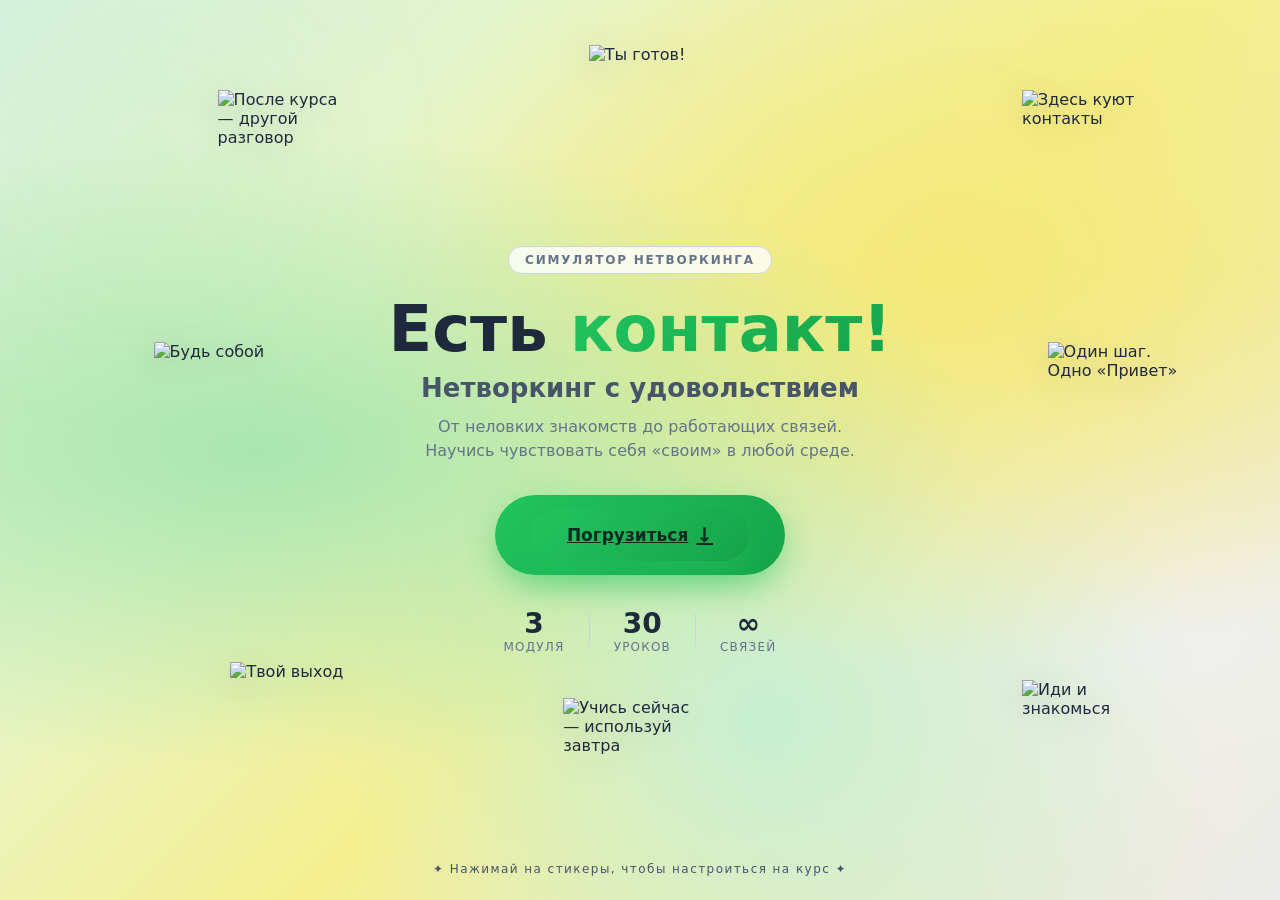
==== index.html @ 32533690 "Update index.html" ====
<!DOCTYPE html>
<html lang="ru">
<head>
  <meta charset="UTF-8">
  <meta name="viewport" content="width=device-width, initial-scale=1.0">
  <title>Есть контакт! Нетворкинг с удовольствием</title>
  <link rel="stylesheet" href="hub.css">
</head>
<body>

<!-- ===== ОБЛОЖКА ===== -->
<section class="cover" id="cover">

  <!-- Градиентный фон -->
  <div class="cover-bg-gradient"></div>

  <!-- Орбы (оставляем для атмосферы, без сетки) -->
  <div class="cover-orbs">
    <div class="cover-orb cover-orb-1"></div>
    <div class="cover-orb cover-orb-2"></div>
    <div class="cover-orb cover-orb-3"></div>
  </div>

  <!-- Стикеры -->
  <div class="cover-stickers">

    <!-- 1. Будь собой — слева по центру -->
    <div class="cover-sticker" style="left:12%; top:38%;"
         data-tip="Тебе не нужно становиться «душой компании». Нетворкинг — это не про экстраверсию. Это про навык. А навыки можно развить.">
      <img src="https://i.ibb.co/wF5t4QpW/8.png" alt="Будь собой">
    </div>

    <!-- 2. После курса — другой разговор — сверху слева -->
    <div class="cover-sticker" style="left:17%; top:10%;"
         data-tip="🦔 Даже ёжики разворачиваются, когда чувствуют себя в безопасности. Дай себе время — и ты тоже раскроешься.">
      <img src="https://i.ibb.co/SwfFswpt/1.png" alt="После курса — другой разговор">
    </div>

    <!-- 3. Ты готов! — сверху по центру -->
    <div class="cover-sticker" style="left:46%; top:5%;"
         data-tip="🤫 Маленький секрет: даже самые уверенные люди на конференциях нервничают. Они просто знают пару приёмов. Скоро ты тоже будешь их знать.">
      <img src="https://i.ibb.co/jkqQFm7r/2.png" alt="Ты готов!">
    </div>

    <!-- 4. Здесь куют контакты — сверху справа -->
    <div class="cover-sticker" style="right:10%; top:10%;"
         data-tip="❤️ Нетворкинг в своей основе — это не про выгоду. Это про людей. Про настоящий интерес к другому человеку. И когда он настоящий — всё остальное происходит само.">
      <img src="https://i.ibb.co/5W0L2KYc/3.png" alt="Здесь куют контакты">
    </div>

    <!-- 5. Один шаг. Одно «Привет» — справа по центру -->
    <div class="cover-sticker" style="right:8%; top:38%;"
         data-tip="🚪 Каждый новый контакт — это дверь. Ты не знаешь, что за ней: проект мечты, наставник, партнёр, друг. Но чтобы узнать — нужно просто сказать «привет».">
      <img src="https://i.ibb.co/DfktF8TM/4.png" alt="Один шаг. Одно «Привет»">
    </div>

    <!-- 6. Твой выход — снизу слева -->
    <div class="cover-sticker" style="left:18%; bottom:12%;"
         data-tip="🧩 Где-то в зале конференции стоит человек, которому нужно именно то, что умеешь ты. А тебе нужно то, что умеет он. Нетворкинг — это искусство найти свой пазл.">
      <img src="https://i.ibb.co/8nHyd9cd/7.png" alt="Твой выход">
    </div>

<!-- 7. Учись сейчас — используй завтра — снизу по центру -->
<div class="cover-sticker" style="left:44%; bottom:8%;"
     data-tip="🌱 Сегодня ты посадишь семечко — скажешь «привет» одному человеку. Через полгода из этого может вырасти проект, партнёрство, дружба."
     data-tip-pos="top">
  <img src="https://i.ibb.co/Gj1v0wC/6.png" alt="Учись сейчас — используй завтра">
</div>

    <!-- 8. Иди и знакомься — снизу справа -->
    <div class="cover-sticker" style="right:10%; bottom:10%;"
         data-tip="🎁 Каждый человек, с которым ты знакомишься, несёт в себе подарок: знание, идею, контакт, вдохновение. Иногда — просто хорошую историю за кофе.">
      <img src="https://i.ibb.co/qMg2vCZm/5.png" alt="Иди и знакомься">
    </div>

    <!-- Тултип (один общий) -->
    <div class="sticker-tooltip" id="sticker-tooltip"></div>

  </div>

  <!-- Центральный контент — БЕЗ ИЗМЕНЕНИЙ -->
  <div class="cover-content">
          <div class="cover-badge">симулятор нетворкинга</div>
    <h1 class="cover-title">Есть <span class="cover-accent">контакт!</span></h1>
    <p class="cover-subtitle">Нетворкинг с удовольствием</p>
    <p class="cover-desc">От неловких знакомств до работающих связей.<br>Научись чувствовать себя «своим» в любой среде.</p>
    <button class="cover-btn" id="btn-dive">
  <a href="map.html" class="cover-btn">
  <span>Погрузиться</span>
  <span class="cover-btn-arrow">↓</span>
</a>
    </button>
    <div class="cover-stats">
      <div class="cover-stat"><div class="cover-stat-num">3</div><div class="cover-stat-label">модуля</div></div>
      <div class="cover-stat-divider"></div>
      <div class="cover-stat"><div class="cover-stat-num">30</div><div class="cover-stat-label">уроков</div></div>
      <div class="cover-stat-divider"></div>
      <div class="cover-stat"><div class="cover-stat-num">∞</div><div class="cover-stat-label">связей</div></div>
    </div>
  </div>
  
 <!-- Подсказка внизу — вне cover-content -->
  <div class="cover-sticker-hint">✦ Нажимай на стикеры, чтобы настроиться на курс ✦</div>
  
</section>
<!-- ===== ХАБ (скрыт по умолчанию) ===== -->
<section class="hub" id="hub" style="display:none;">
  <div class="hub-container">

  <!-- Дерево нетворкинга -->
<div class="net-tree" id="net-tree">
  <div class="net-tree-title">Уровень развития нетворкинга</div>
  <div class="net-tree-progress"><span class="net-tree-pct" id="const-pct">0%</span></div>

  <div class="net-tree-map">
    <!-- Уровень 1 — корень -->
    <div class="net-level net-level-1">
      <div class="net-node" id="cstar-1">
        <span class="net-node-icon">👤</span>
        <span class="net-node-glow"></span>
      </div>
    </div>
    <div class="net-level-label" id="clabel-1">Первый шаг</div>

    <!-- Ветки 1→2 -->
    <div class="net-branches net-branches-1">
      <div class="net-branch" id="cline-1"></div>
      <div class="net-branch" id="cline-1b"></div>
    </div>

    <!-- Уровень 2 — два человека -->
    <div class="net-level net-level-2">
      <div class="net-node" id="cstar-2">
        <span class="net-node-icon">👤</span>
        <span class="net-node-glow"></span>
      </div>
      <div class="net-node" id="cstar-2b">
        <span class="net-node-icon">👤</span>
        <span class="net-node-glow"></span>
      </div>
    </div>
    <div class="net-level-label" id="clabel-2">Диалог на двоих</div>

    <!-- Ветки 2→3 -->
    <div class="net-branches net-branches-2">
      <div class="net-branch" id="cline-2"></div>
      <div class="net-branch" id="cline-2b"></div>
      <div class="net-branch" id="cline-2c"></div>
      <div class="net-branch" id="cline-2d"></div>
      <div class="net-branch" id="cline-2e"></div>
      <div class="net-branch" id="cline-2f"></div>
    </div>

    <!-- Уровень 3 — шесть человек -->
    <div class="net-level net-level-3">
      <div class="net-node" id="cstar-3a">
        <span class="net-node-icon">👤</span>
        <span class="net-node-glow"></span>
      </div>
      <div class="net-node" id="cstar-3b">
        <span class="net-node-icon">👤</span>
        <span class="net-node-glow"></span>
      </div>
      <div class="net-node" id="cstar-3c">
        <span class="net-node-icon">👤</span>
        <span class="net-node-glow"></span>
      </div>
      <div class="net-node" id="cstar-3d">
        <span class="net-node-icon">👤</span>
        <span class="net-node-glow"></span>
      </div>
      <div class="net-node" id="cstar-3e">
        <span class="net-node-icon">👤</span>
        <span class="net-node-glow"></span>
      </div>
      <div class="net-node" id="cstar-3f">
        <span class="net-node-icon">👤</span>
        <span class="net-node-glow"></span>
      </div>
    </div>
    <div class="net-level-label" id="clabel-3">Шесть рукопожатий</div>
  </div>
</div>

    <!-- Карта курса -->
    <div class="hub-welcome">
      <h2>Карта курса</h2>
      <p>Проходи модули по порядку. Каждый следующий открывается после завершения предыдущего.</p>
    </div>

    <!-- Модули -->
    <div class="hub-modules" id="hub-modules">

      <!-- Модуль 1 -->
      <div class="hub-card unlocked" data-module="1">
        <div class="hub-card-left">
          <div class="hub-card-icon">📋</div>
        </div>
        <div class="hub-card-body">
          <div class="hub-card-status">🟢 Доступен</div>
          <h3>Модуль 1</h3>
          <p class="hub-card-title">Подготовка — залог успеха</p>
          <p class="hub-card-desc">Постановка цели, создание визитки, настройка профиля, сбор сумки нетворкера. Всё, чтобы приехать на конференцию во всеоружии.</p>
          <div class="hub-card-progress">
            <div class="hub-card-bar"><div class="hub-card-bar-fill" id="mod1-bar"></div></div>
            <span class="hub-card-pct" id="mod1-pct">0%</span>
          </div>
        </div>
        <div class="hub-card-right">
          <a href="module1.html" class="hub-card-btn">Начать →</a>
        </div>
      </div>

      <!-- Модуль 2 -->
      <div class="hub-card locked" data-module="2">
        <div class="hub-card-left">
          <div class="hub-card-icon">🤝</div>
        </div>
        <div class="hub-card-body">
          <div class="hub-card-status">🔒 Заблокирован</div>
          <h3>Модуль 2</h3>
          <p class="hub-card-title">Нетворкинг в действии</p>
          <p class="hub-card-desc">Учимся производить первое впечатление, презентовать себя и вести беседу. Практика живого общения.</p>
          <div class="hub-card-progress">
            <div class="hub-card-bar"><div class="hub-card-bar-fill"></div></div>
            <span class="hub-card-pct">0%</span>
          </div>
        </div>
        <div class="hub-card-right">
          <div class="hub-card-btn disabled">Пройди модуль 1</div>
        </div>
      </div>

      <!-- Модуль 3 -->
      <div class="hub-card locked" data-module="3">
        <div class="hub-card-left">
          <div class="hub-card-icon">💎</div>
        </div>
        <div class="hub-card-body">
          <div class="hub-card-status">🔒 Заблокирован</div>
          <h3>Модуль 3</h3>
          <p class="hub-card-title">Удержание связей</p>
          <p class="hub-card-desc">Напоминания о себе, электронные письма и рекомендации. Как не потерять тех, с кем познакомился.</p>
          <div class="hub-card-progress">
            <div class="hub-card-bar"><div class="hub-card-bar-fill"></div></div>
            <span class="hub-card-pct">0%</span>
          </div>
        </div>
        <div class="hub-card-right">
          <div class="hub-card-btn disabled">Пройди модуль 2</div>
        </div>
      </div>

    </div>

    <!-- Цитата -->
    <div class="hub-quote">
      <div class="hub-quote-text">«Поставьте себе цель каждую неделю знакомиться с новым человеком. Неважно, кем он будет и где это произойдёт»</div>
      <div class="hub-quote-author">— Кейт Ферраци</div>
    </div>

  </div>
</section>

<script src="hub.js"></script>
</body>
</html>
---- hub.css ----
/* ===== ОБЩЕЕ ===== */
* {
  box-sizing: border-box;
  margin: 0;
  padding: 0;
  font-family: system-ui, -apple-system, BlinkMacSystemFont, "Segoe UI", sans-serif;
}

body {
  background: linear-gradient(135deg, #f1f5f9 0%, #e2e8f0 50%, #cbd5e1 100%);
  color: #1e293b;
  min-height: 100vh;
}

/* ===== ОБЛОЖКА ===== */
.cover {
  position: relative;
  min-height: 100vh;
  display: flex;
  align-items: center;
  justify-content: center;
  overflow: hidden;
  background: linear-gradient(135deg, #f8fafc 0%, #e2e8f0 50%, #cbd5e1 100%);
}

/* Фоновые элементы */
.cover-bg {
  position: absolute;
  inset: 0;
  z-index: 1;
  overflow: hidden;
}

.cover-orb {
  position: absolute;
  border-radius: 50%;
  filter: blur(90px);
  opacity: 0.28;
}
.cover-orb-1 {
  width: 520px; height: 520px;
  background: radial-gradient(circle, #22c55e, transparent 70%);
  top: -10%; left: -10%;
  animation: orbFloat1 20s ease-in-out infinite;
}
.cover-orb-2 {
  width: 440px; height: 440px;
  background: radial-gradient(circle, #38bdf8, transparent 70%);
  bottom: -10%; right: -5%;
  animation: orbFloat2 25s ease-in-out infinite;
}
.cover-orb-3 {
  width: 340px; height: 340px;
  background: radial-gradient(circle, #a78bfa, transparent 70%);
  top: 40%; left: 50%;
  animation: orbFloat3 18s ease-in-out infinite;
}
@keyframes orbFloat1 { 0%,100%{transform:translate(0,0)} 50%{transform:translate(40px,30px)} }
@keyframes orbFloat2 { 0%,100%{transform:translate(0,0)} 50%{transform:translate(-30px,-40px)} }
@keyframes orbFloat3 { 0%,100%{transform:translate(0,0)} 50%{transform:translate(-20px,25px)} }

.cover-grid {
  position: absolute;
  inset: 0;
  background-image:
    linear-gradient(
      rgba(34,197,94,0.12) 0px,
      rgba(56,189,248,0.06) 1px,
      transparent 1px
    ),
    linear-gradient(
      90deg,
      rgba(34,197,94,0.12) 0px,
      rgba(56,189,248,0.06) 1px,
      transparent 1px
    ),
    linear-gradient(
      rgba(167,139,250,0.06) 0px,
      rgba(34,197,94,0.04) 1px,
      transparent 1px
    ),
    linear-gradient(
      90deg,
      rgba(167,139,250,0.06) 0px,
      rgba(34,197,94,0.04) 1px,
      transparent 1px
    );
  background-size: 120px 120px, 120px 120px, 30px 30px, 30px 30px;
  animation: gridShimmer 8s ease-in-out infinite;
}

/* Мерцающий оверлей поверх сетки */
.cover-grid::before {
  content: '';
  position: absolute;
  inset: 0;
  background:
    linear-gradient(
      135deg,
      transparent 0%,
      rgba(34,197,94,0.08) 20%,
      transparent 40%,
      rgba(56,189,248,0.06) 60%,
      transparent 80%,
      rgba(167,139,250,0.06) 100%
    );
  background-size: 300% 300%;
  animation: gridFlow 12s ease-in-out infinite;
  pointer-events: none;
}

/* Бегущий блик по линиям */
.cover-grid::after {
  content: '';
  position: absolute;
  top: 0;
  left: -100%;
  width: 60%;
  height: 100%;
  background: linear-gradient(
    90deg,
    transparent,
    rgba(255,255,255,0.12) 30%,
    rgba(34,197,94,0.08) 50%,
    rgba(255,255,255,0.12) 70%,
    transparent
  );
  animation: gridGlide 10s ease-in-out infinite;
  pointer-events: none;
}

@keyframes gridShimmer {
  0%, 100% { opacity: 0.7; }
  50% { opacity: 1; }
}

@keyframes gridFlow {
  0% { background-position: 0% 0%; }
  50% { background-position: 100% 100%; }
  100% { background-position: 0% 0%; }
}

@keyframes gridGlide {
  0% { left: -60%; opacity: 0; }
  10% { opacity: 1; }
  90% { opacity: 1; }
  100% { left: 100%; opacity: 0; }
}

.cover-dots {
  position: absolute;
  inset: 0;
  background-image: radial-gradient(circle, rgba(148,163,184,0.15) 1px, transparent 1px);
  background-size: 30px 30px;
}

.cover-sweep {
  position: absolute;
  top: 0; left: -100%;
  width: 200%; height: 100%;
  background: linear-gradient(90deg, transparent, rgba(255,255,255,0.15), transparent);
  animation: sweep 8s ease-in-out infinite;
}
@keyframes sweep { 0%{transform:translateX(-30%)} 100%{transform:translateX(30%)} }

/* Искры */
.cover-sparkles {
  position: absolute;
  inset: 0;
  z-index: 2;
  pointer-events: none;
}
.cover-sparkle {
  position: absolute;
  width: 3px; height: 3px;
  background: rgba(34,197,94,0.4);
  border-radius: 50%;
  animation: sparkle 4s ease-in-out infinite;
}
.cover-sparkle:nth-child(1) { top:15%; left:20%; animation-delay:0s; }
.cover-sparkle:nth-child(2) { top:25%; left:75%; animation-delay:0.5s; }
.cover-sparkle:nth-child(3) { top:60%; left:15%; animation-delay:1s; }
.cover-sparkle:nth-child(4) { top:70%; left:80%; animation-delay:1.5s; }
.cover-sparkle:nth-child(5) { top:40%; left:50%; animation-delay:2s; }
.cover-sparkle:nth-child(6) { top:85%; left:35%; animation-delay:2.5s; }
.cover-sparkle:nth-child(7) { top:10%; left:60%; animation-delay:3s; }
.cover-sparkle:nth-child(8) { top:50%; left:90%; animation-delay:3.5s; }
.cover-sparkle:nth-child(9) { top:30%; left:40%; animation-delay:1.2s; }
.cover-sparkle:nth-child(10) { top:75%; left:55%; animation-delay:2.8s; }
@keyframes sparkle {
  0%,100% { opacity:0; transform:scale(0.5); }
  50% { opacity:1; transform:scale(1.5); }
}

/* Контент обложки */
.cover-content {
  position: relative;
  z-index: 10;
  text-align: center;
  max-width: 620px;
  padding: 40px 24px;
}

.cover-badge {
  display: inline-block;
  padding: 6px 16px;
  border-radius: 999px;
  border: 1px solid #cbd5e1;
  background: rgba(255,255,255,0.8);
  font-size: 12px;
  font-weight: 600;
  text-transform: uppercase;
  letter-spacing: 0.15em;
  color: #64748b;
  margin-bottom: 20px;
  backdrop-filter: blur(8px);
}

.cover-title {
  font-size: clamp(36px, 7vw, 64px);
  font-weight: 800;
  line-height: 1.1;
  color: #1e293b;
  margin-bottom: 8px;
}
.cover-accent {
  background: linear-gradient(135deg, #22c55e, #16a34a);
  -webkit-background-clip: text;
  -webkit-text-fill-color: transparent;
  background-clip: text;
}

.cover-subtitle {
  font-size: clamp(18px, 3vw, 26px);
  font-weight: 600;
  color: #475569;
  margin-bottom: 12px;
}

.cover-desc {
  font-size: 16px;
  color: #64748b;
  line-height: 1.5;
  margin-bottom: 32px;
}

/* Кнопка */
.cover-btn {
  display: inline-flex;
  align-items: center;
  gap: 8px;
  padding: 14px 36px;
  border: none;
  border-radius: 999px;
  background: linear-gradient(135deg, #22c55e, #16a34a);
  color: #022c22;
  font-size: 17px;
  font-weight: 700;
  cursor: pointer;
  box-shadow: 0 12px 30px rgba(34,197,94,0.45);
  transition: transform 0.2s, box-shadow 0.2s;
  position: relative;
  z-index: 11;
}
.cover-btn:hover {
  transform: translateY(-2px);
  box-shadow: 0 16px 40px rgba(34,197,94,0.55);
}
.cover-btn:active {
  transform: translateY(0);
}
.cover-btn-arrow {
  font-size: 20px;
  animation: bounceDown 2s ease-in-out infinite;
}
@keyframes bounceDown {
  0%,100% { transform:translateY(0); }
  50% { transform:translateY(4px); }
}

/* Статистика */
.cover-stats {
  display: flex;
  align-items: center;
  justify-content: center;
  gap: 24px;
  margin-top: 32px;
}
.cover-stat { text-align: center; }
.cover-stat-num {
  font-size: 28px;
  font-weight: 800;
  color: #1e293b;
}
.cover-stat-label {
  font-size: 12px;
  color: #64748b;
  text-transform: uppercase;
  letter-spacing: 0.1em;
}
.cover-stat-divider {
  width: 1px;
  height: 32px;
  background: #cbd5e1;
}

/* ===== МЕРЦАЮЩИЕ ПОЙНТЫ ===== */
.wisdom-points {
  position: absolute;
  inset: 0;
  z-index: 12;
  pointer-events: none;
}
.wisdom-hint {
  position: absolute;
  bottom: 24px;
  left: 50%;
  transform: translateX(-50%);
  font-size: 12px;
  color: #94a3b8;
  text-align: center;
  white-space: nowrap;
  animation: fadeInOut 4s ease-in-out infinite;
  pointer-events: none;
}
@keyframes fadeInOut {
  0%,100% { opacity:0.4; }
  50% { opacity:1; }
}

.wisdom-point {
  position: absolute;
  width: 60px;
  height: 60px;
  display: flex;
  align-items: center;
  justify-content: center;
  cursor: pointer;
  pointer-events: all;
}

.wp-dot {
  position: relative;
  width: 20px;
  height: 20px;
  border-radius: 50%;
  background: #22c55e;
  box-shadow: none;
  animation: dotPulse 3s ease-in-out infinite;
}

/* Мягкое размытое свечение — как на скрине */
.wp-dot::before {
  content: '';
  position: absolute;
  top: 50%;
  left: 50%;
  transform: translate(-50%, -50%);
  width: 30px;
  height: 30px;
  border-radius: 50%;
  background: #22c55e;
  filter: blur(8px);
  opacity: 0.6;
  pointer-events: none;
  animation: dotHalo 3s ease-in-out infinite;
}

/* Дальний ореол */
.wp-dot::before {
  content: '';
  position: absolute;
  top: 50%;
  left: 50%;
  transform: translate(-50%, -50%);
  width: 30px;
  height: 30px;
  border-radius: 50%;
  background: #22c55e;
  filter: blur(8px);
  opacity: 0.6;
  pointer-events: none;
  animation: dotHalo 3s ease-in-out infinite;
}
.wisdom-point:nth-child(odd) .wp-dot,
.wisdom-point:nth-child(odd) .wp-dot::before,
.wisdom-point:nth-child(odd) .wp-dot::after { animation-delay: 0.6s; }

.wisdom-point:nth-child(3n) .wp-dot,
.wisdom-point:nth-child(3n) .wp-dot::before,
.wisdom-point:nth-child(3n) .wp-dot::after { animation-delay: 1.4s; }

.wisdom-point:nth-child(4n) .wp-dot,
.wisdom-point:nth-child(4n) .wp-dot::before,
.wisdom-point:nth-child(4n) .wp-dot::after { animation-delay: 2.1s; }

.wisdom-point:nth-child(5n) .wp-dot,
.wisdom-point:nth-child(5n) .wp-dot::before,
.wisdom-point:nth-child(5n) .wp-dot::after { animation-delay: 0.3s; }

@keyframes dotPulse {
  0%, 100% {
    transform: scale(1);
    opacity: 0.85;
  }
  50% {
    transform: scale(1.15);
    opacity: 1;
  }
}

@keyframes dotHalo {
  0%, 100% {
    transform: translate(-50%, -50%) scale(1);
    opacity: 0.6;
  }
  50% {
    transform: translate(-50%, -50%) scale(1.3);
    opacity: 0.25;
  }
}

.wisdom-point:hover .wp-dot {
  transform: scale(1.3);
  transition: transform 0.2s ease;
}
.wisdom-point:hover .wp-dot::before {
  opacity: 0.9;
  transition: opacity 0.2s ease;
}

.wisdom-tooltip {
  position: absolute;
  padding: 14px 18px;
  border-radius: 14px;
  background: rgba(255,255,255,0.95);
  border: 1px solid #cbd5e1;
  box-shadow: 0 12px 40px rgba(0,0,0,0.12);
  backdrop-filter: blur(12px);
  font-size: 14px;
  line-height: 1.5;
  color: #1e293b;
  max-width: 280px;
  opacity: 0;
  transform: translateY(8px);
  transition: opacity 0.3s, transform 0.3s;
  pointer-events: none;
  z-index: 20;
}
.wisdom-tooltip.active {
  opacity: 1;
  transform: translateY(0);
  pointer-events: auto;
}

/* ===== ХАБ ===== */
.hub {
  padding: 24px 0;
  background: transparent;
}
.hub-container {
  max-width: 780px;
  margin: 0 auto;
  padding: 0 20px;
}

/* Приветствие */
.hub-welcome {
  text-align: center;
  margin-bottom: 24px;
}
.hub-welcome h2 {
  font-size: 24px;
  font-weight: 800;
  color: #1e293b;
  margin-bottom: 6px;
}
.hub-welcome p {
  font-size: 15px;
  color: #64748b;
  line-height: 1.5;
}

/* ===== ДЕРЕВО НЕТВОРКИНГА ===== */
.net-tree {
  background: rgba(255,255,255,0.96);
  border: 1px solid #cbd5e1;
  border-radius: 18px;
  padding: 28px 24px 24px;
  margin-bottom: 28px;
  backdrop-filter: blur(12px);
  position: relative;
  overflow: hidden;
  box-shadow: 0 8px 30px rgba(0,0,0,0.06);
}
.net-tree::before {
  content: '';
  position: absolute;
  inset: 0;
  background: radial-gradient(ellipse at 50% 30%, rgba(34,197,94,.06), transparent 70%);
  pointer-events: none;
}
.net-tree-title {
  text-align: center;
  font-size: 13px;
  font-weight: 700;
  color: #475569;
  text-transform: uppercase;
  letter-spacing: .15em;
  margin-bottom: 6px;
  position: relative;
}
.net-tree-progress { text-align: center; margin-bottom: 20px; }
.net-tree-pct {
  font-size: 14px;
  font-weight: 800;
  color: #475569;
  transition: color .3s;
}
.net-tree-pct.glow { color: #22c55e; }

.net-tree-map {
  display: flex;
  flex-direction: column;
  align-items: center;
  position: relative;
}
.net-level {
  display: flex;
  justify-content: center;
  gap: 24px;
  position: relative;
  z-index: 2;
}
.net-level-1 { gap: 0; }
.net-level-2 { gap: 60px; }
.net-level-3 { gap: 12px; }

.net-level-label {
  text-align: center;
  font-size: 11px;
  font-weight: 600;
  color: #94a3b8;
  margin-top: 4px;
  margin-bottom: 10px;
  transition: color .6s ease;
}
.net-level-label.active { color: #16a34a; }

.net-node {
  position: relative;
  width: 44px;
  height: 44px;
  display: flex;
  align-items: center;
  justify-content: center;
}
.net-node-icon {
  font-size: 26px;
  filter: grayscale(1) opacity(0.35);
  transition: all .6s ease;
  position: relative;
  z-index: 2;
}
.net-node-glow {
  position: absolute;
  top: 50%; left: 50%;
  transform: translate(-50%,-50%);
  width: 50px; height: 50px;
  border-radius: 50%;
  background: radial-gradient(circle, rgba(34,197,94,.25), transparent 70%);
  opacity: 0;
  transition: opacity .6s;
}
.net-node.active .net-node-icon {
  filter: grayscale(0) opacity(1);
  animation: nodeGlow 2s ease-in-out infinite;
}
.net-node.active .net-node-glow { opacity: 1; }
@keyframes nodeGlow {
  0%,100% { transform:scale(1); }
  50% { transform:scale(1.15); }
}

.net-branches {
  display: flex;
  justify-content: center;
  height: 28px;
  position: relative;
  z-index: 1;
  width: 100%;
}
.net-branch {
  width: 2px;
  height: 28px;
  background: #e2e8f0;
  border-radius: 1px;
  transition: all .8s;
  position: absolute;
}
.net-branch.active {
  background: linear-gradient(180deg, rgba(34,197,94,.5), rgba(34,197,94,.2));
  box-shadow: 0 0 8px rgba(34,197,94,.25);
}
.net-branches-1 { width: 120px; }
.net-branches-1 #cline-1 { left: 20%; transform: rotate(-30deg); transform-origin: top center; }
.net-branches-1 #cline-1b { right: 20%; left: auto; transform: rotate(30deg); transform-origin: top center; }
.net-branches-2 { width: 280px; }
.net-branches-2 #cline-2 { left: 12%; transform: rotate(-25deg); transform-origin: top center; }
.net-branches-2 #cline-2b { left: 22%; }
.net-branches-2 #cline-2c { left: 32%; transform: rotate(25deg); transform-origin: top center; }
.net-branches-2 #cline-2d { right: 32%; left: auto; transform: rotate(-25deg); transform-origin: top center; }
.net-branches-2 #cline-2e { right: 22%; left: auto; }
.net-branches-2 #cline-2f { right: 12%; left: auto; transform: rotate(25deg); transform-origin: top center; }

/* ===== КАРТОЧКИ МОДУЛЕЙ ===== */
.hub-modules {
  display: flex;
  flex-direction: column;
  gap: 14px;
  margin-bottom: 28px;
}
.hub-card {
  display: flex;
  align-items: flex-start;
  gap: 14px;
  padding: 18px;
  border-radius: 16px;
  border: 1px solid #cbd5e1;
  background: rgba(255,255,255,0.96);
  box-shadow: 0 4px 16px rgba(0,0,0,0.04);
  transition: transform 0.2s, box-shadow 0.2s;
}
.hub-card:hover {
  transform: translateY(-2px);
  box-shadow: 0 8px 24px rgba(0,0,0,0.08);
}
.hub-card.locked {
  opacity: 0.55;
}
.hub-card.completed {
  border-color: rgba(34,197,94,0.4);
  background: linear-gradient(135deg, rgba(255,255,255,0.96), rgba(34,197,94,0.04));
}

.hub-card-left {
  flex-shrink: 0;
}
.hub-card-icon {
  width: 44px;
  height: 44px;
  border-radius: 12px;
  background: linear-gradient(135deg, #f1f5f9, #e2e8f0);
  border: 1px solid #cbd5e1;
  display: flex;
  align-items: center;
  justify-content: center;
  font-size: 22px;
}
.hub-card-body { flex: 1; min-width: 0; }
.hub-card-status {
  font-size: 11px;
  margin-bottom: 4px;
  color: #64748b;
}
.hub-card-body h3 {
  font-size: 16px;
  font-weight: 700;
  color: #1e293b;
  margin-bottom: 2px;
}
.hub-card-title {
  font-size: 14px;
  font-weight: 600;
  color: #475569;
  margin-bottom: 4px;
}
.hub-card-desc {
  font-size: 13px;
  color: #64748b;
  line-height: 1.4;
  margin-bottom: 10px;
}

/* Прогресс */
.hub-card-progress {
  display: flex;
  align-items: center;
  gap: 8px;
}
.hub-card-bar {
  flex: 1;
  height: 6px;
  border-radius: 999px;
  background: #e2e8f0;
  border: 1px solid #cbd5e1;
  overflow: hidden;
}
.hub-card-bar-fill {
  height: 100%;
  border-radius: 999px;
  background: linear-gradient(90deg, #4ade80, #22c55e, #16a34a);
  box-shadow: 0 0 6px rgba(34,197,94,0.3);
  width: 0%;
  transition: width 0.4s ease;
}
.hub-card-pct {
  font-size: 12px;
  font-weight: 600;
  color: #22c55e;
  min-width: 32px;
}

.hub-card-right {
  flex-shrink: 0;
  align-self: center;
}
.hub-card-btn {
  display: inline-block;
  padding: 8px 20px;
  border-radius: 999px;
  background: linear-gradient(135deg, #22c55e, #16a34a);
  color: #022c22;
  font-size: 14px;
  font-weight: 600;
  text-decoration: none;
  box-shadow: 0 8px 20px rgba(34,197,94,0.35);
  transition: transform 0.15s, box-shadow 0.15s;
  cursor: pointer;
}
.hub-card-btn:hover {
  transform: translateY(-1px);
  box-shadow: 0 12px 28px rgba(34,197,94,0.45);
}
.hub-card-btn.disabled {
  background: #f1f5f9;
  color: #94a3b8;
  box-shadow: none;
  cursor: default;
  pointer-events: none;
}

/* ===== ЦИТАТА ===== */
.hub-quote {
  text-align: center;
  padding: 24px;
  border-radius: 16px;
  background: rgba(255,255,255,0.96);
  border: 1px solid #cbd5e1;
  box-shadow: 0 4px 16px rgba(0,0,0,0.04);
}
.hub-quote-text {
  font-size: 15px;
  font-style: italic;
  color: #475569;
  line-height: 1.5;
  margin-bottom: 8px;
  transition: opacity 0.5s ease;
}
.hub-quote-author {
  font-size: 13px;
  color: #22c55e;
  font-weight: 600;
  transition: opacity 0.5s ease;
}

/* ===== МОБИЛЬНАЯ АДАПТАЦИЯ ===== */
@media (max-width: 600px) {
  .cover-stats { gap: 16px; }
  .cover-stat-num { font-size: 22px; }
  .hub-card { flex-direction: column; }
  .hub-card-right { align-self: flex-start; }
  .net-level-2 { gap: 40px; }
  .net-level-3 { gap: 6px; }
  .net-node { width: 36px; height: 36px; }
  .net-node-icon { font-size: 20px; }
  .net-branches-1 { width: 90px; }
  .net-branches-2 { width: 220px; }
  .net-branch { height: 22px; }
}

/* ===== НОВЫЙ ФОН ОБЛОЖКИ ===== */
.cover {
  position: relative;
  min-height: 100vh;
  display: flex;
  align-items: center;
  justify-content: center;
  overflow: hidden;
  /* убираем старый фон */
  background: none;
}

/* Градиентный фон как на примере */
.cover-bg-gradient {
  position: absolute;
  inset: 0;
  z-index: 0;
  background: radial-gradient(ellipse at 20% 50%, #a8e6b0 0%, transparent 50%),
              radial-gradient(ellipse at 75% 30%, #f5e97a 0%, transparent 45%),
              radial-gradient(ellipse at 60% 80%, #c8f0d0 0%, transparent 40%),
              radial-gradient(ellipse at 90% 70%, #f0f0f0 0%, transparent 40%),
              linear-gradient(135deg, #d4f1dc 0%, #e8f5c8 30%, #f5ef90 55%, #e8e8e8 100%);
}

/* Убираем старую сетку */
.cover-grid,
.cover-dots,
.cover-sweep,
.cover-sparkles,
.wisdom-points {
  display: none !important;
}

/* Орбы — делаем нежнее */
.cover-orbs {
  position: absolute;
  inset: 0;
  z-index: 1;
  pointer-events: none;
}

.cover-orb-1 {
  position: absolute;
  width: 500px;
  height: 500px;
  border-radius: 50%;
  background: radial-gradient(circle, rgba(100, 220, 120, 0.25), transparent 70%);
  top: -100px;
  left: -100px;
  animation: orbFloat 8s ease-in-out infinite;
}

.cover-orb-2 {
  position: absolute;
  width: 400px;
  height: 400px;
  border-radius: 50%;
  background: radial-gradient(circle, rgba(240, 220, 80, 0.2), transparent 70%);
  top: 10%;
  right: 10%;
  animation: orbFloat 10s ease-in-out infinite reverse;
}

.cover-orb-3 {
  position: absolute;
  width: 350px;
  height: 350px;
  border-radius: 50%;
  background: radial-gradient(circle, rgba(180, 240, 200, 0.2), transparent 70%);
  bottom: -50px;
  left: 30%;
  animation: orbFloat 12s ease-in-out infinite 2s;
}

@keyframes orbFloat {
  0%, 100% { transform: translate(0, 0) scale(1); }
  33% { transform: translate(20px, -15px) scale(1.04); }
  66% { transform: translate(-15px, 10px) scale(0.97); }
}

/* ===== СТИКЕРЫ ===== */
.cover-stickers {
  position: absolute;
  inset: 0;
  z-index: 5;
  pointer-events: none;
}

.cover-sticker {
  position: absolute;
  width: 130px;
  height: 130px;
  cursor: pointer;
  pointer-events: all;
  user-select: none;
  /* Флуктуация — каждый стикер со своей анимацией */
  animation: stickerFloat 4s ease-in-out infinite;
  transition: transform 0.2s ease, filter 0.2s ease;
  filter: drop-shadow(0 6px 16px rgba(0,0,0,0.15));
}

/* Разные задержки для каждого стикера */
.cover-sticker:nth-child(1) { animation-delay: 0s; }
.cover-sticker:nth-child(2) { animation-delay: 0.6s; }
.cover-sticker:nth-child(3) { animation-delay: 1.2s; }
.cover-sticker:nth-child(4) { animation-delay: 0.3s; }
.cover-sticker:nth-child(5) { animation-delay: 0.9s; }
.cover-sticker:nth-child(6) { animation-delay: 1.5s; }
.cover-sticker:nth-child(7) { animation-delay: 0.4s; }
.cover-sticker:nth-child(8) { animation-delay: 1.1s; }
.cover-sticker:nth-child(9) { animation-delay: 0.7s; }

@keyframes stickerFloat {
  0%, 100% { transform: translateY(0) rotate(0deg); }
  25% { transform: translateY(-8px) rotate(1.5deg); }
  50% { transform: translateY(-4px) rotate(-1deg); }
  75% { transform: translateY(-10px) rotate(0.5deg); }
}

/* Подёргивание при клике */
.cover-sticker:active {
  animation: stickerShake 0.4s ease !important;
  filter: drop-shadow(0 8px 24px rgba(0,0,0,0.25));
}

@keyframes stickerShake {
  0%   { transform: scale(1) rotate(0deg); }
  20%  { transform: scale(1.12) rotate(-4deg); }
  40%  { transform: scale(1.08) rotate(4deg); }
  60%  { transform: scale(1.1) rotate(-3deg); }
  80%  { transform: scale(1.05) rotate(2deg); }
  100% { transform: scale(1) rotate(0deg); }
}

.cover-sticker img {
  width: 100%;
  height: 100%;
  object-fit: contain;
  pointer-events: none;
  display: block;
}

/* ===== ТУЛТИП СТИКЕРА ===== */
.sticker-tooltip {
  position: fixed;
  z-index: 999;
  max-width: 260px;
  padding: 12px 16px;
  border-radius: 16px;
  background: rgba(15, 23, 42, 0.92);
  color: #f8fafc;
  font-size: 13px;
  line-height: 1.55;
  font-family: system-ui, -apple-system, sans-serif;
  box-shadow: 0 12px 40px rgba(0,0,0,0.25);
  pointer-events: none;
  opacity: 0;
  transform: translateY(6px) scale(0.95);
  transition: opacity 0.25s ease, transform 0.25s ease;
  word-break: break-word;
}

.sticker-tooltip.visible {
  opacity: 1;
  transform: translateY(0) scale(1);
}
/* cover-content поверх всего */
.cover-content {
  position: relative;
  z-index: 10;
}

.cover-sticker-hint {
  position: absolute;
  bottom: 24px;
  left: 50%;
  transform: translateX(-50%);
  z-index: 20;
  font-size: 12px;
  color: #475569;
  letter-spacing: 0.12em;
  text-align: center;
  white-space: nowrap;
  animation: hintPulse 3s ease-in-out infinite;
}

@keyframes hintPulse {
  0%, 100% { opacity: 0.5; }
  50%       { opacity: 0.9; }
}
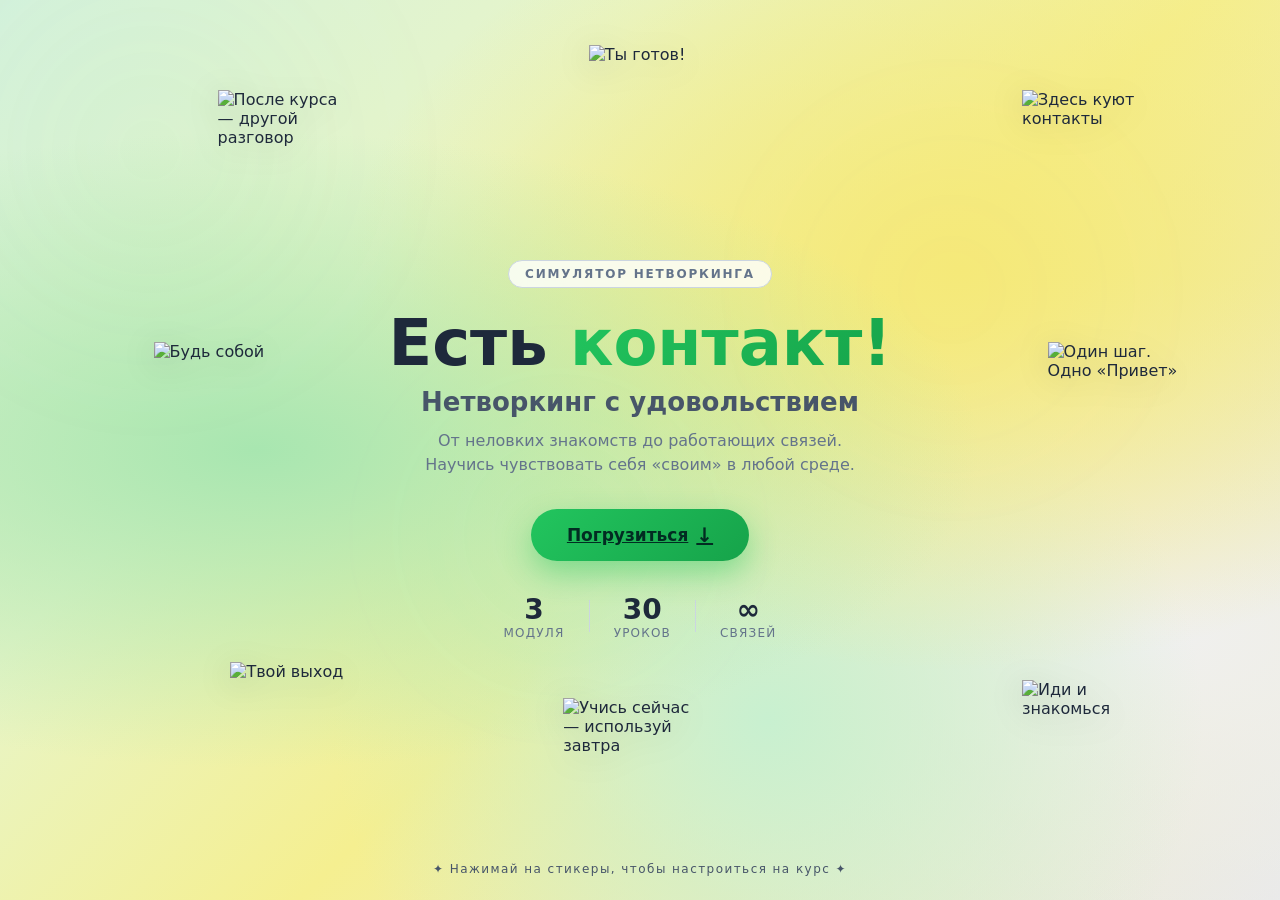
==== commit 8c4dbb0b: "Update index.html" ====
--- a/index.html
+++ b/index.html
@@ -84,13 +84,11 @@
     <h1 class="cover-title">Есть <span class="cover-accent">контакт!</span></h1>
     <p class="cover-subtitle">Нетворкинг с удовольствием</p>
     <p class="cover-desc">От неловких знакомств до работающих связей.<br>Научись чувствовать себя «своим» в любой среде.</p>
-    <button class="cover-btn" id="btn-dive">
-  <a href="map.html" class="cover-btn">
+    <a href="map.html" class="cover-btn">
   <span>Погрузиться</span>
   <span class="cover-btn-arrow">↓</span>
 </a>
-    </button>
-    <div class="cover-stats">
+      <div class="cover-stats">
       <div class="cover-stat"><div class="cover-stat-num">3</div><div class="cover-stat-label">модуля</div></div>
       <div class="cover-stat-divider"></div>
       <div class="cover-stat"><div class="cover-stat-num">30</div><div class="cover-stat-label">уроков</div></div>
@@ -103,165 +101,6 @@
   <div class="cover-sticker-hint">✦ Нажимай на стикеры, чтобы настроиться на курс ✦</div>
   
 </section>
-<!-- ===== ХАБ (скрыт по умолчанию) ===== -->
-<section class="hub" id="hub" style="display:none;">
-  <div class="hub-container">
 
-  <!-- Дерево нетворкинга -->
-<div class="net-tree" id="net-tree">
-  <div class="net-tree-title">Уровень развития нетворкинга</div>
-  <div class="net-tree-progress"><span class="net-tree-pct" id="const-pct">0%</span></div>
-
-  <div class="net-tree-map">
-    <!-- Уровень 1 — корень -->
-    <div class="net-level net-level-1">
-      <div class="net-node" id="cstar-1">
-        <span class="net-node-icon">👤</span>
-        <span class="net-node-glow"></span>
-      </div>
-    </div>
-    <div class="net-level-label" id="clabel-1">Первый шаг</div>
-
-    <!-- Ветки 1→2 -->
-    <div class="net-branches net-branches-1">
-      <div class="net-branch" id="cline-1"></div>
-      <div class="net-branch" id="cline-1b"></div>
-    </div>
-
-    <!-- Уровень 2 — два человека -->
-    <div class="net-level net-level-2">
-      <div class="net-node" id="cstar-2">
-        <span class="net-node-icon">👤</span>
-        <span class="net-node-glow"></span>
-      </div>
-      <div class="net-node" id="cstar-2b">
-        <span class="net-node-icon">👤</span>
-        <span class="net-node-glow"></span>
-      </div>
-    </div>
-    <div class="net-level-label" id="clabel-2">Диалог на двоих</div>
-
-    <!-- Ветки 2→3 -->
-    <div class="net-branches net-branches-2">
-      <div class="net-branch" id="cline-2"></div>
-      <div class="net-branch" id="cline-2b"></div>
-      <div class="net-branch" id="cline-2c"></div>
-      <div class="net-branch" id="cline-2d"></div>
-      <div class="net-branch" id="cline-2e"></div>
-      <div class="net-branch" id="cline-2f"></div>
-    </div>
-
-    <!-- Уровень 3 — шесть человек -->
-    <div class="net-level net-level-3">
-      <div class="net-node" id="cstar-3a">
-        <span class="net-node-icon">👤</span>
-        <span class="net-node-glow"></span>
-      </div>
-      <div class="net-node" id="cstar-3b">
-        <span class="net-node-icon">👤</span>
-        <span class="net-node-glow"></span>
-      </div>
-      <div class="net-node" id="cstar-3c">
-        <span class="net-node-icon">👤</span>
-        <span class="net-node-glow"></span>
-      </div>
-      <div class="net-node" id="cstar-3d">
-        <span class="net-node-icon">👤</span>
-        <span class="net-node-glow"></span>
-      </div>
-      <div class="net-node" id="cstar-3e">
-        <span class="net-node-icon">👤</span>
-        <span class="net-node-glow"></span>
-      </div>
-      <div class="net-node" id="cstar-3f">
-        <span class="net-node-icon">👤</span>
-        <span class="net-node-glow"></span>
-      </div>
-    </div>
-    <div class="net-level-label" id="clabel-3">Шесть рукопожатий</div>
-  </div>
-</div>
-
-    <!-- Карта курса -->
-    <div class="hub-welcome">
-      <h2>Карта курса</h2>
-      <p>Проходи модули по порядку. Каждый следующий открывается после завершения предыдущего.</p>
-    </div>
-
-    <!-- Модули -->
-    <div class="hub-modules" id="hub-modules">
-
-      <!-- Модуль 1 -->
-      <div class="hub-card unlocked" data-module="1">
-        <div class="hub-card-left">
-          <div class="hub-card-icon">📋</div>
-        </div>
-        <div class="hub-card-body">
-          <div class="hub-card-status">🟢 Доступен</div>
-          <h3>Модуль 1</h3>
-          <p class="hub-card-title">Подготовка — залог успеха</p>
-          <p class="hub-card-desc">Постановка цели, создание визитки, настройка профиля, сбор сумки нетворкера. Всё, чтобы приехать на конференцию во всеоружии.</p>
-          <div class="hub-card-progress">
-            <div class="hub-card-bar"><div class="hub-card-bar-fill" id="mod1-bar"></div></div>
-            <span class="hub-card-pct" id="mod1-pct">0%</span>
-          </div>
-        </div>
-        <div class="hub-card-right">
-          <a href="module1.html" class="hub-card-btn">Начать →</a>
-        </div>
-      </div>
-
-      <!-- Модуль 2 -->
-      <div class="hub-card locked" data-module="2">
-        <div class="hub-card-left">
-          <div class="hub-card-icon">🤝</div>
-        </div>
-        <div class="hub-card-body">
-          <div class="hub-card-status">🔒 Заблокирован</div>
-          <h3>Модуль 2</h3>
-          <p class="hub-card-title">Нетворкинг в действии</p>
-          <p class="hub-card-desc">Учимся производить первое впечатление, презентовать себя и вести беседу. Практика живого общения.</p>
-          <div class="hub-card-progress">
-            <div class="hub-card-bar"><div class="hub-card-bar-fill"></div></div>
-            <span class="hub-card-pct">0%</span>
-          </div>
-        </div>
-        <div class="hub-card-right">
-          <div class="hub-card-btn disabled">Пройди модуль 1</div>
-        </div>
-      </div>
-
-      <!-- Модуль 3 -->
-      <div class="hub-card locked" data-module="3">
-        <div class="hub-card-left">
-          <div class="hub-card-icon">💎</div>
-        </div>
-        <div class="hub-card-body">
-          <div class="hub-card-status">🔒 Заблокирован</div>
-          <h3>Модуль 3</h3>
-          <p class="hub-card-title">Удержание связей</p>
-          <p class="hub-card-desc">Напоминания о себе, электронные письма и рекомендации. Как не потерять тех, с кем познакомился.</p>
-          <div class="hub-card-progress">
-            <div class="hub-card-bar"><div class="hub-card-bar-fill"></div></div>
-            <span class="hub-card-pct">0%</span>
-          </div>
-        </div>
-        <div class="hub-card-right">
-          <div class="hub-card-btn disabled">Пройди модуль 2</div>
-        </div>
-      </div>
-
-    </div>
-
-    <!-- Цитата -->
-    <div class="hub-quote">
-      <div class="hub-quote-text">«Поставьте себе цель каждую неделю знакомиться с новым человеком. Неважно, кем он будет и где это произойдёт»</div>
-      <div class="hub-quote-author">— Кейт Ферраци</div>
-    </div>
-
-  </div>
-</section>
-
-<script src="hub.js"></script>
 </body>
 </html>
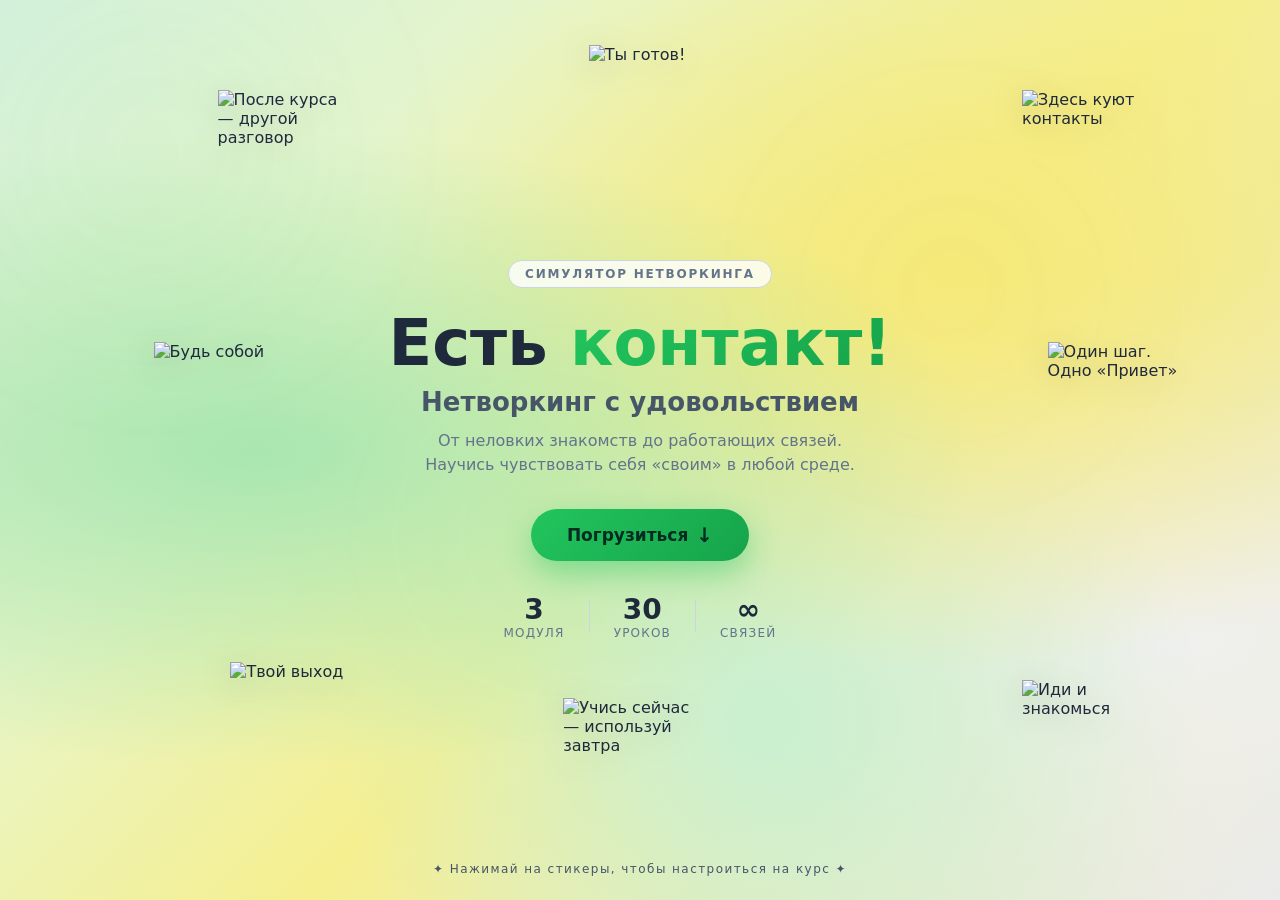
==== commit be7ec3e4: "Update index.html" ====
--- a/index.html
+++ b/index.html
@@ -101,6 +101,6 @@
   <div class="cover-sticker-hint">✦ Нажимай на стикеры, чтобы настроиться на курс ✦</div>
   
 </section>
-
+<script src="hub.js"></script>
 </body>
 </html>
--- a/hub.css
+++ b/hub.css
@@ -969,3 +969,9 @@
   0%, 100% { opacity: 0.5; }
   50%       { opacity: 0.9; }
 }
+
+a.cover-btn {
+  display: inline-flex;
+  text-decoration: none;
+  cursor: pointer;
+}
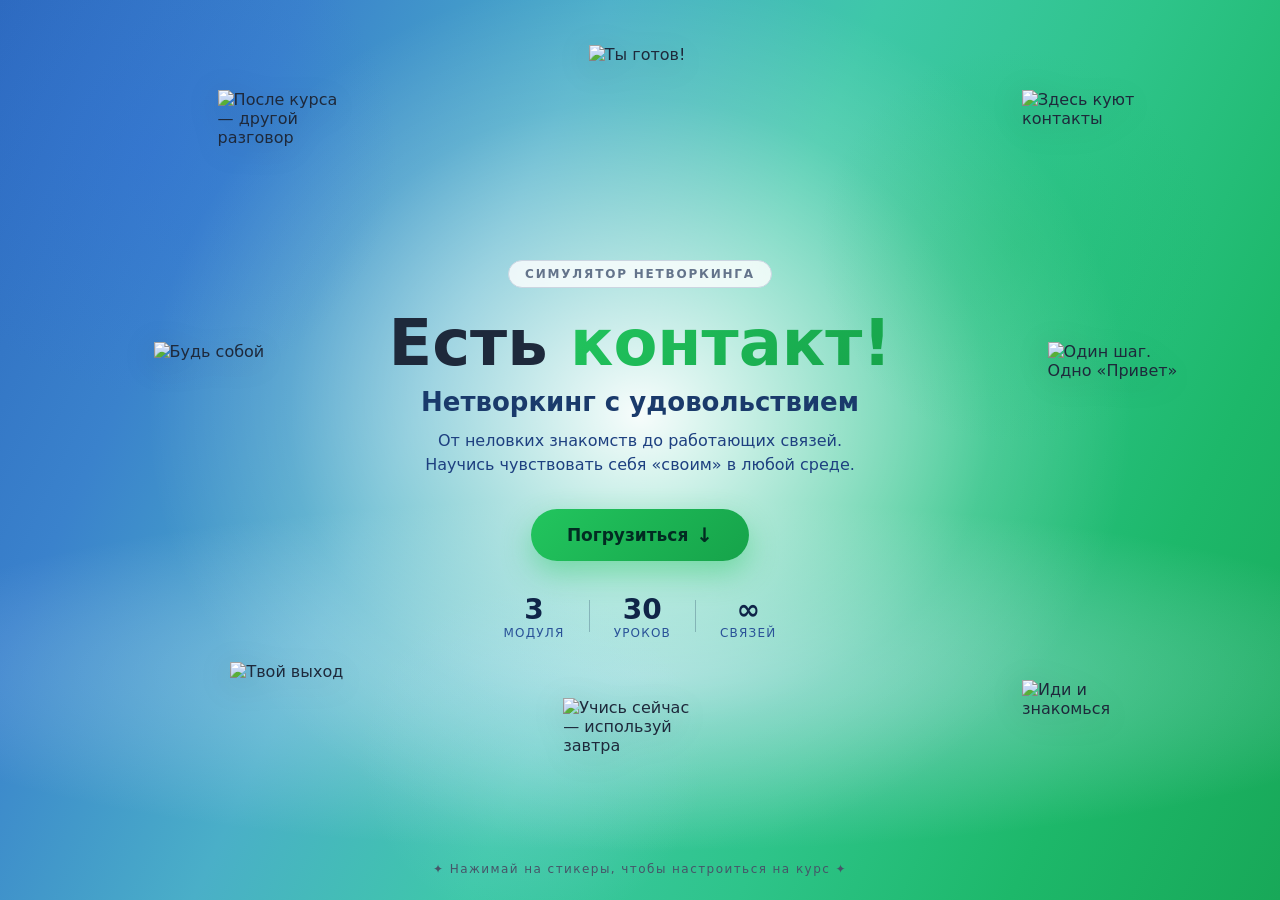
==== commit 33db57e2: "Update index.html" ====
--- a/index.html
+++ b/index.html
@@ -32,44 +32,44 @@
 
     <!-- 2. После курса — другой разговор — сверху слева -->
     <div class="cover-sticker" style="left:17%; top:10%;"
-         data-tip="🦔 Даже ёжики разворачиваются, когда чувствуют себя в безопасности. Дай себе время — и ты тоже раскроешься.">
+         data-tip="Даже ёжики разворачиваются, когда чувствуют себя в безопасности. Дай себе время — и ты тоже раскроешься.">
       <img src="https://i.ibb.co/SwfFswpt/1.png" alt="После курса — другой разговор">
     </div>
 
     <!-- 3. Ты готов! — сверху по центру -->
     <div class="cover-sticker" style="left:46%; top:5%;"
-         data-tip="🤫 Маленький секрет: даже самые уверенные люди на конференциях нервничают. Они просто знают пару приёмов. Скоро ты тоже будешь их знать.">
+         data-tip="Маленький секрет: даже самые уверенные люди на конференциях нервничают. Они просто знают пару приёмов. Скоро ты тоже будешь их знать.">
       <img src="https://i.ibb.co/jkqQFm7r/2.png" alt="Ты готов!">
     </div>
 
     <!-- 4. Здесь куют контакты — сверху справа -->
     <div class="cover-sticker" style="right:10%; top:10%;"
-         data-tip="❤️ Нетворкинг в своей основе — это не про выгоду. Это про людей. Про настоящий интерес к другому человеку. И когда он настоящий — всё остальное происходит само.">
+         data-tip="Нетворкинг в своей основе — это не про выгоду. Это про людей. Про настоящий интерес к другому человеку. И когда он настоящий — всё остальное происходит само.">
       <img src="https://i.ibb.co/5W0L2KYc/3.png" alt="Здесь куют контакты">
     </div>
 
     <!-- 5. Один шаг. Одно «Привет» — справа по центру -->
     <div class="cover-sticker" style="right:8%; top:38%;"
-         data-tip="🚪 Каждый новый контакт — это дверь. Ты не знаешь, что за ней: проект мечты, наставник, партнёр, друг. Но чтобы узнать — нужно просто сказать «привет».">
+         data-tip="Каждый новый контакт — это дверь. Ты не знаешь, что за ней: проект мечты, наставник, партнёр, друг. Но чтобы узнать — нужно просто сказать «привет».">
       <img src="https://i.ibb.co/DfktF8TM/4.png" alt="Один шаг. Одно «Привет»">
     </div>
 
     <!-- 6. Твой выход — снизу слева -->
     <div class="cover-sticker" style="left:18%; bottom:12%;"
-         data-tip="🧩 Где-то в зале конференции стоит человек, которому нужно именно то, что умеешь ты. А тебе нужно то, что умеет он. Нетворкинг — это искусство найти свой пазл.">
+         data-tip="Где-то в зале конференции стоит человек, которому нужно именно то, что умеешь ты. А тебе нужно то, что умеет он. Нетворкинг — это искусство найти свой пазл.">
       <img src="https://i.ibb.co/8nHyd9cd/7.png" alt="Твой выход">
     </div>
 
 <!-- 7. Учись сейчас — используй завтра — снизу по центру -->
 <div class="cover-sticker" style="left:44%; bottom:8%;"
-     data-tip="🌱 Сегодня ты посадишь семечко — скажешь «привет» одному человеку. Через полгода из этого может вырасти проект, партнёрство, дружба."
-     data-tip-pos="top">
+     data-tip="Сегодня ты посадишь семечко — скажешь «привет» одному человеку. Через полгода из этого может вырасти проект, партнёрство, дружба."
+     data-tip-pos="force-right">
   <img src="https://i.ibb.co/Gj1v0wC/6.png" alt="Учись сейчас — используй завтра">
 </div>
 
     <!-- 8. Иди и знакомься — снизу справа -->
     <div class="cover-sticker" style="right:10%; bottom:10%;"
-         data-tip="🎁 Каждый человек, с которым ты знакомишься, несёт в себе подарок: знание, идею, контакт, вдохновение. Иногда — просто хорошую историю за кофе.">
+         data-tip="Каждый человек, с которым ты знакомишься, несёт в себе подарок: знание, идею, контакт, вдохновение. Иногда — просто хорошую историю за кофе.">
       <img src="https://i.ibb.co/qMg2vCZm/5.png" alt="Иди и знакомься">
     </div>
 
--- a/hub.css
+++ b/hub.css
@@ -7,12 +7,17 @@
 }
 
 body {
-  background: linear-gradient(135deg, #f1f5f9 0%, #e2e8f0 50%, #cbd5e1 100%);
+  background:
+    linear-gradient(115deg,
+      #2d6abf 0%,
+      #3a82cc 25%,
+      #3ec8a8 55%,
+      #1db86a 100%
+    );
+  background-attachment: fixed;
   color: #1e293b;
   min-height: 100vh;
 }
-
-/* ===== ОБЛОЖКА ===== */
 .cover {
   position: relative;
   min-height: 100vh;
@@ -20,187 +25,195 @@
   align-items: center;
   justify-content: center;
   overflow: hidden;
-  background: linear-gradient(135deg, #f8fafc 0%, #e2e8f0 50%, #cbd5e1 100%);
-}
-
-/* Фоновые элементы */
-.cover-bg {
+}
+/* ===== ОБЛОЖКА ===== */
+.cover-content {
+  position: relative;
+  z-index: 10;
+  display: flex;
+  flex-direction: column;
+  align-items: center;
+  text-align: center;
+  max-width: 560px;
+  width: 100%;
+  margin: 0 auto;
+  padding: 0 20px;
+  
+  /* Убираем любой margin-top / top / transform */
+  margin-top: 0;
+  top: auto;
+  transform: none;
+}
+
+/* Градиентный фон */
+.cover-bg-gradient {
   position: absolute;
   inset: 0;
-  z-index: 1;
-  overflow: hidden;
-}
-
-.cover-orb {
-  position: absolute;
+  z-index: 0;
+
+  background:
+    /* белое свечение в центре — как прожектор */
+    radial-gradient(ellipse 55% 70% at 50% 46%,
+      rgba(255,255,255,0.96) 0%,
+      rgba(255,255,255,0.55) 25%,
+      rgba(255,255,255,0.15) 50%,
+      transparent 70%
+    ),
+    /* светлая полоса по горизонту снизу */
+    radial-gradient(ellipse 90% 28% at 50% 75%,
+      rgba(210,230,255,0.55) 0%,
+      transparent 70%
+    ),
+    /* основной градиент: синий слева → зелёный справа */
+    linear-gradient(115deg,
+      #2d6abf 0%,
+      #3a82cc 18%,
+      #4aafc8 36%,
+      #3ec8a8 52%,
+      #2ec48a 68%,
+      #1db86a 84%,
+      #18a858 100%
+    );
+}
+
+/* Орбы */
+.cover-orb-1 {
+  position: absolute;
+  width: 500px; height: 500px;
   border-radius: 50%;
-  filter: blur(90px);
-  opacity: 0.28;
-}
-.cover-orb-1 {
-  width: 520px; height: 520px;
-  background: radial-gradient(circle, #22c55e, transparent 70%);
-  top: -10%; left: -10%;
-  animation: orbFloat1 20s ease-in-out infinite;
-}
+  /* синий орб — левый верх */
+  background: radial-gradient(circle,
+    rgba(50,110,220,0.30) 0%,
+    transparent 70%
+  );
+  top: -100px; left: -100px;
+  animation: orbFloat 8s ease-in-out infinite;
+}
+
 .cover-orb-2 {
-  width: 440px; height: 440px;
-  background: radial-gradient(circle, #38bdf8, transparent 70%);
-  bottom: -10%; right: -5%;
-  animation: orbFloat2 25s ease-in-out infinite;
-}
+  position: absolute;
+  width: 400px; height: 400px;
+  border-radius: 50%;
+  /* зелёный орб — правый верх */
+  background: radial-gradient(circle,
+    rgba(25,185,100,0.28) 0%,
+    transparent 70%
+  );
+  top: 5%; right: 5%;
+  animation: orbFloat 10s ease-in-out infinite reverse;
+}
+
 .cover-orb-3 {
-  width: 340px; height: 340px;
-  background: radial-gradient(circle, #a78bfa, transparent 70%);
-  top: 40%; left: 50%;
-  animation: orbFloat3 18s ease-in-out infinite;
-}
-@keyframes orbFloat1 { 0%,100%{transform:translate(0,0)} 50%{transform:translate(40px,30px)} }
-@keyframes orbFloat2 { 0%,100%{transform:translate(0,0)} 50%{transform:translate(-30px,-40px)} }
-@keyframes orbFloat3 { 0%,100%{transform:translate(0,0)} 50%{transform:translate(-20px,25px)} }
-
-.cover-grid {
+  position: absolute;
+  width: 350px; height: 350px;
+  border-radius: 50%;
+  /* голубой орб — центр низ, усиливает свечение */
+  background: radial-gradient(circle,
+    rgba(180,220,255,0.22) 0%,
+    transparent 70%
+  );
+  bottom: -30px; left: 28%;
+  animation: orbFloat 12s ease-in-out infinite 2s;
+}
+
+@keyframes orbFloat {
+  0%, 100% { transform: translate(0,0) scale(1); }
+  33%       { transform: translate(20px,-15px) scale(1.04); }
+  66%       { transform: translate(-15px,10px) scale(0.97); }
+}
+
+/* Скрываем старые элементы */
+.cover-bg,
+.cover-grid,
+.cover-dots,
+.cover-sweep,
+.cover-sparkles,
+.wisdom-points {
+  display: none !important;
+}
+
+/* ===== СТИКЕРЫ ===== */
+.cover-stickers {
   position: absolute;
   inset: 0;
-  background-image:
-    linear-gradient(
-      rgba(34,197,94,0.12) 0px,
-      rgba(56,189,248,0.06) 1px,
-      transparent 1px
-    ),
-    linear-gradient(
-      90deg,
-      rgba(34,197,94,0.12) 0px,
-      rgba(56,189,248,0.06) 1px,
-      transparent 1px
-    ),
-    linear-gradient(
-      rgba(167,139,250,0.06) 0px,
-      rgba(34,197,94,0.04) 1px,
-      transparent 1px
-    ),
-    linear-gradient(
-      90deg,
-      rgba(167,139,250,0.06) 0px,
-      rgba(34,197,94,0.04) 1px,
-      transparent 1px
-    );
-  background-size: 120px 120px, 120px 120px, 30px 30px, 30px 30px;
-  animation: gridShimmer 8s ease-in-out infinite;
-}
-
-/* Мерцающий оверлей поверх сетки */
-.cover-grid::before {
-  content: '';
-  position: absolute;
-  inset: 0;
-  background:
-    linear-gradient(
-      135deg,
-      transparent 0%,
-      rgba(34,197,94,0.08) 20%,
-      transparent 40%,
-      rgba(56,189,248,0.06) 60%,
-      transparent 80%,
-      rgba(167,139,250,0.06) 100%
-    );
-  background-size: 300% 300%;
-  animation: gridFlow 12s ease-in-out infinite;
+  z-index: 5;
   pointer-events: none;
 }
 
-/* Бегущий блик по линиям */
-.cover-grid::after {
-  content: '';
-  position: absolute;
-  top: 0;
-  left: -100%;
-  width: 60%;
+.cover-sticker {
+  position: absolute;
+  width: 130px;
+  height: 130px;
+  cursor: pointer;
+  pointer-events: all;
+  user-select: none;
+  animation: stickerFloat 4s ease-in-out infinite;
+  transition: transform 0.2s ease, filter 0.2s ease;
+  filter: drop-shadow(0 6px 16px rgba(0,0,0,0.15));
+}
+
+.cover-sticker:nth-child(1) { animation-delay: 0s; }
+.cover-sticker:nth-child(2) { animation-delay: 0.6s; }
+.cover-sticker:nth-child(3) { animation-delay: 1.2s; }
+.cover-sticker:nth-child(4) { animation-delay: 0.3s; }
+.cover-sticker:nth-child(5) { animation-delay: 0.9s; }
+.cover-sticker:nth-child(6) { animation-delay: 1.5s; }
+.cover-sticker:nth-child(7) { animation-delay: 0.4s; }
+.cover-sticker:nth-child(8) { animation-delay: 1.1s; }
+.cover-sticker:nth-child(9) { animation-delay: 0.7s; }
+
+@keyframes stickerFloat {
+  0%, 100% { transform: translateY(0) rotate(0deg); }
+  25%       { transform: translateY(-8px) rotate(1.5deg); }
+  50%       { transform: translateY(-4px) rotate(-1deg); }
+  75%       { transform: translateY(-10px) rotate(0.5deg); }
+}
+
+.cover-sticker:active {
+  animation: stickerShake 0.4s ease !important;
+  filter: drop-shadow(0 8px 24px rgba(0,0,0,0.25));
+}
+
+@keyframes stickerShake {
+  0%   { transform: scale(1) rotate(0deg); }
+  20%  { transform: scale(1.12) rotate(-4deg); }
+  40%  { transform: scale(1.08) rotate(4deg); }
+  60%  { transform: scale(1.1) rotate(-3deg); }
+  80%  { transform: scale(1.05) rotate(2deg); }
+  100% { transform: scale(1) rotate(0deg); }
+}
+
+.cover-sticker img {
+  width: 100%;
   height: 100%;
-  background: linear-gradient(
-    90deg,
-    transparent,
-    rgba(255,255,255,0.12) 30%,
-    rgba(34,197,94,0.08) 50%,
-    rgba(255,255,255,0.12) 70%,
-    transparent
-  );
-  animation: gridGlide 10s ease-in-out infinite;
+  object-fit: contain;
   pointer-events: none;
-}
-
-@keyframes gridShimmer {
-  0%, 100% { opacity: 0.7; }
-  50% { opacity: 1; }
-}
-
-@keyframes gridFlow {
-  0% { background-position: 0% 0%; }
-  50% { background-position: 100% 100%; }
-  100% { background-position: 0% 0%; }
-}
-
-@keyframes gridGlide {
-  0% { left: -60%; opacity: 0; }
-  10% { opacity: 1; }
-  90% { opacity: 1; }
-  100% { left: 100%; opacity: 0; }
-}
-
-.cover-dots {
-  position: absolute;
-  inset: 0;
-  background-image: radial-gradient(circle, rgba(148,163,184,0.15) 1px, transparent 1px);
-  background-size: 30px 30px;
-}
-
-.cover-sweep {
-  position: absolute;
-  top: 0; left: -100%;
-  width: 200%; height: 100%;
-  background: linear-gradient(90deg, transparent, rgba(255,255,255,0.15), transparent);
-  animation: sweep 8s ease-in-out infinite;
-}
-@keyframes sweep { 0%{transform:translateX(-30%)} 100%{transform:translateX(30%)} }
-
-/* Искры */
-.cover-sparkles {
-  position: absolute;
-  inset: 0;
-  z-index: 2;
+  display: block;
+}
+
+/* ===== ТУЛТИП СТИКЕРА ===== */
+.sticker-tooltip {
+  position: fixed;
+  z-index: 999;
+  max-width: 260px;
+  padding: 12px 16px;
+  border-radius: 16px;
+  background: rgba(15,23,42,0.92);
+  color: #f8fafc;
+  font-size: 13px;
+  line-height: 1.55;
+  box-shadow: 0 12px 40px rgba(0,0,0,0.25);
   pointer-events: none;
-}
-.cover-sparkle {
-  position: absolute;
-  width: 3px; height: 3px;
-  background: rgba(34,197,94,0.4);
-  border-radius: 50%;
-  animation: sparkle 4s ease-in-out infinite;
-}
-.cover-sparkle:nth-child(1) { top:15%; left:20%; animation-delay:0s; }
-.cover-sparkle:nth-child(2) { top:25%; left:75%; animation-delay:0.5s; }
-.cover-sparkle:nth-child(3) { top:60%; left:15%; animation-delay:1s; }
-.cover-sparkle:nth-child(4) { top:70%; left:80%; animation-delay:1.5s; }
-.cover-sparkle:nth-child(5) { top:40%; left:50%; animation-delay:2s; }
-.cover-sparkle:nth-child(6) { top:85%; left:35%; animation-delay:2.5s; }
-.cover-sparkle:nth-child(7) { top:10%; left:60%; animation-delay:3s; }
-.cover-sparkle:nth-child(8) { top:50%; left:90%; animation-delay:3.5s; }
-.cover-sparkle:nth-child(9) { top:30%; left:40%; animation-delay:1.2s; }
-.cover-sparkle:nth-child(10) { top:75%; left:55%; animation-delay:2.8s; }
-@keyframes sparkle {
-  0%,100% { opacity:0; transform:scale(0.5); }
-  50% { opacity:1; transform:scale(1.5); }
-}
-
-/* Контент обложки */
-.cover-content {
-  position: relative;
-  z-index: 10;
-  text-align: center;
-  max-width: 620px;
-  padding: 40px 24px;
-}
-
+  opacity: 0;
+  transform: translateY(6px) scale(0.95);
+  transition: opacity 0.25s ease, transform 0.25s ease;
+  word-break: break-word;
+}
+
+.sticker-tooltip.visible {
+  opacity: 1;
+  transform: translateY(0) scale(1);
+}
 .cover-badge {
   display: inline-block;
   padding: 6px 16px;
@@ -223,6 +236,7 @@
   color: #1e293b;
   margin-bottom: 8px;
 }
+
 .cover-accent {
   background: linear-gradient(135deg, #22c55e, #16a34a);
   -webkit-background-clip: text;
@@ -233,19 +247,20 @@
 .cover-subtitle {
   font-size: clamp(18px, 3vw, 26px);
   font-weight: 600;
-  color: #475569;
+  color: #1a3a6b;
   margin-bottom: 12px;
 }
 
 .cover-desc {
   font-size: 16px;
-  color: #64748b;
+  color: #1e4080;
   line-height: 1.5;
   margin-bottom: 32px;
 }
 
-/* Кнопка */
-.cover-btn {
+/* ===== КНОПКА ===== */
+.cover-btn,
+a.cover-btn {
   display: inline-flex;
   align-items: center;
   gap: 8px;
@@ -257,6 +272,7 @@
   font-size: 17px;
   font-weight: 700;
   cursor: pointer;
+  text-decoration: none;
   box-shadow: 0 12px 30px rgba(34,197,94,0.45);
   transition: transform 0.2s, box-shadow 0.2s;
   position: relative;
@@ -266,19 +282,18 @@
   transform: translateY(-2px);
   box-shadow: 0 16px 40px rgba(34,197,94,0.55);
 }
-.cover-btn:active {
-  transform: translateY(0);
-}
+.cover-btn:active { transform: translateY(0); }
+
 .cover-btn-arrow {
   font-size: 20px;
   animation: bounceDown 2s ease-in-out infinite;
 }
 @keyframes bounceDown {
-  0%,100% { transform:translateY(0); }
-  50% { transform:translateY(4px); }
-}
-
-/* Статистика */
+  0%, 100% { transform: translateY(0); }
+  50%       { transform: translateY(4px); }
+}
+
+/* ===== СТАТИСТИКА ===== */
 .cover-stats {
   display: flex;
   align-items: center;
@@ -290,167 +305,37 @@
 .cover-stat-num {
   font-size: 28px;
   font-weight: 800;
-  color: #1e293b;
+  color: #0f2448;
 }
 .cover-stat-label {
   font-size: 12px;
-  color: #64748b;
+  color: #2a5298;
   text-transform: uppercase;
   letter-spacing: 0.1em;
 }
 .cover-stat-divider {
   width: 1px;
   height: 32px;
-  background: #cbd5e1;
-}
-
-/* ===== МЕРЦАЮЩИЕ ПОЙНТЫ ===== */
-.wisdom-points {
-  position: absolute;
-  inset: 0;
-  z-index: 12;
-  pointer-events: none;
-}
-.wisdom-hint {
+  background: rgba(15, 36, 72, 0.25);
+}
+
+/* ===== ПОДСКАЗКА ===== */
+.cover-sticker-hint {
   position: absolute;
   bottom: 24px;
   left: 50%;
   transform: translateX(-50%);
+  z-index: 20;
   font-size: 12px;
-  color: #94a3b8;
+  color: #475569;
+  letter-spacing: 0.12em;
   text-align: center;
   white-space: nowrap;
-  animation: fadeInOut 4s ease-in-out infinite;
-  pointer-events: none;
-}
-@keyframes fadeInOut {
-  0%,100% { opacity:0.4; }
-  50% { opacity:1; }
-}
-
-.wisdom-point {
-  position: absolute;
-  width: 60px;
-  height: 60px;
-  display: flex;
-  align-items: center;
-  justify-content: center;
-  cursor: pointer;
-  pointer-events: all;
-}
-
-.wp-dot {
-  position: relative;
-  width: 20px;
-  height: 20px;
-  border-radius: 50%;
-  background: #22c55e;
-  box-shadow: none;
-  animation: dotPulse 3s ease-in-out infinite;
-}
-
-/* Мягкое размытое свечение — как на скрине */
-.wp-dot::before {
-  content: '';
-  position: absolute;
-  top: 50%;
-  left: 50%;
-  transform: translate(-50%, -50%);
-  width: 30px;
-  height: 30px;
-  border-radius: 50%;
-  background: #22c55e;
-  filter: blur(8px);
-  opacity: 0.6;
-  pointer-events: none;
-  animation: dotHalo 3s ease-in-out infinite;
-}
-
-/* Дальний ореол */
-.wp-dot::before {
-  content: '';
-  position: absolute;
-  top: 50%;
-  left: 50%;
-  transform: translate(-50%, -50%);
-  width: 30px;
-  height: 30px;
-  border-radius: 50%;
-  background: #22c55e;
-  filter: blur(8px);
-  opacity: 0.6;
-  pointer-events: none;
-  animation: dotHalo 3s ease-in-out infinite;
-}
-.wisdom-point:nth-child(odd) .wp-dot,
-.wisdom-point:nth-child(odd) .wp-dot::before,
-.wisdom-point:nth-child(odd) .wp-dot::after { animation-delay: 0.6s; }
-
-.wisdom-point:nth-child(3n) .wp-dot,
-.wisdom-point:nth-child(3n) .wp-dot::before,
-.wisdom-point:nth-child(3n) .wp-dot::after { animation-delay: 1.4s; }
-
-.wisdom-point:nth-child(4n) .wp-dot,
-.wisdom-point:nth-child(4n) .wp-dot::before,
-.wisdom-point:nth-child(4n) .wp-dot::after { animation-delay: 2.1s; }
-
-.wisdom-point:nth-child(5n) .wp-dot,
-.wisdom-point:nth-child(5n) .wp-dot::before,
-.wisdom-point:nth-child(5n) .wp-dot::after { animation-delay: 0.3s; }
-
-@keyframes dotPulse {
-  0%, 100% {
-    transform: scale(1);
-    opacity: 0.85;
-  }
-  50% {
-    transform: scale(1.15);
-    opacity: 1;
-  }
-}
-
-@keyframes dotHalo {
-  0%, 100% {
-    transform: translate(-50%, -50%) scale(1);
-    opacity: 0.6;
-  }
-  50% {
-    transform: translate(-50%, -50%) scale(1.3);
-    opacity: 0.25;
-  }
-}
-
-.wisdom-point:hover .wp-dot {
-  transform: scale(1.3);
-  transition: transform 0.2s ease;
-}
-.wisdom-point:hover .wp-dot::before {
-  opacity: 0.9;
-  transition: opacity 0.2s ease;
-}
-
-.wisdom-tooltip {
-  position: absolute;
-  padding: 14px 18px;
-  border-radius: 14px;
-  background: rgba(255,255,255,0.95);
-  border: 1px solid #cbd5e1;
-  box-shadow: 0 12px 40px rgba(0,0,0,0.12);
-  backdrop-filter: blur(12px);
-  font-size: 14px;
-  line-height: 1.5;
-  color: #1e293b;
-  max-width: 280px;
-  opacity: 0;
-  transform: translateY(8px);
-  transition: opacity 0.3s, transform 0.3s;
-  pointer-events: none;
-  z-index: 20;
-}
-.wisdom-tooltip.active {
-  opacity: 1;
-  transform: translateY(0);
-  pointer-events: auto;
+  animation: hintPulse 3s ease-in-out infinite;
+}
+@keyframes hintPulse {
+  0%, 100% { opacity: 0.5; }
+  50%       { opacity: 0.9; }
 }
 
 /* ===== ХАБ ===== */
@@ -464,7 +349,6 @@
   padding: 0 20px;
 }
 
-/* Приветствие */
 .hub-welcome {
   text-align: center;
   margin-bottom: 24px;
@@ -510,7 +394,10 @@
   margin-bottom: 6px;
   position: relative;
 }
-.net-tree-progress { text-align: center; margin-bottom: 20px; }
+.net-tree-progress {
+  text-align: center;
+  margin-bottom: 20px;
+}
 .net-tree-pct {
   font-size: 14px;
   font-weight: 800;
@@ -578,8 +465,8 @@
 }
 .net-node.active .net-node-glow { opacity: 1; }
 @keyframes nodeGlow {
-  0%,100% { transform:scale(1); }
-  50% { transform:scale(1.15); }
+  0%, 100% { transform: scale(1); }
+  50%       { transform: scale(1.15); }
 }
 
 .net-branches {
@@ -603,10 +490,10 @@
   box-shadow: 0 0 8px rgba(34,197,94,.25);
 }
 .net-branches-1 { width: 120px; }
-.net-branches-1 #cline-1 { left: 20%; transform: rotate(-30deg); transform-origin: top center; }
+.net-branches-1 #cline-1  { left: 20%; transform: rotate(-30deg); transform-origin: top center; }
 .net-branches-1 #cline-1b { right: 20%; left: auto; transform: rotate(30deg); transform-origin: top center; }
 .net-branches-2 { width: 280px; }
-.net-branches-2 #cline-2 { left: 12%; transform: rotate(-25deg); transform-origin: top center; }
+.net-branches-2 #cline-2  { left: 12%; transform: rotate(-25deg); transform-origin: top center; }
 .net-branches-2 #cline-2b { left: 22%; }
 .net-branches-2 #cline-2c { left: 32%; transform: rotate(25deg); transform-origin: top center; }
 .net-branches-2 #cline-2d { right: 32%; left: auto; transform: rotate(-25deg); transform-origin: top center; }
@@ -635,17 +522,13 @@
   transform: translateY(-2px);
   box-shadow: 0 8px 24px rgba(0,0,0,0.08);
 }
-.hub-card.locked {
-  opacity: 0.55;
-}
+.hub-card.locked   { opacity: 0.55; }
 .hub-card.completed {
   border-color: rgba(34,197,94,0.4);
   background: linear-gradient(135deg, rgba(255,255,255,0.96), rgba(34,197,94,0.04));
 }
 
-.hub-card-left {
-  flex-shrink: 0;
-}
+.hub-card-left  { flex-shrink: 0; }
 .hub-card-icon {
   width: 44px;
   height: 44px;
@@ -657,7 +540,7 @@
   justify-content: center;
   font-size: 22px;
 }
-.hub-card-body { flex: 1; min-width: 0; }
+.hub-card-body  { flex: 1; min-width: 0; }
 .hub-card-status {
   font-size: 11px;
   margin-bottom: 4px;
@@ -682,7 +565,6 @@
   margin-bottom: 10px;
 }
 
-/* Прогресс */
 .hub-card-progress {
   display: flex;
   align-items: center;
@@ -764,214 +646,17 @@
   transition: opacity 0.5s ease;
 }
 
-/* ===== МОБИЛЬНАЯ АДАПТАЦИЯ ===== */
+/* ===== АДАПТИВ ===== */
 @media (max-width: 600px) {
-  .cover-stats { gap: 16px; }
-  .cover-stat-num { font-size: 22px; }
-  .hub-card { flex-direction: column; }
-  .hub-card-right { align-self: flex-start; }
-  .net-level-2 { gap: 40px; }
-  .net-level-3 { gap: 6px; }
-  .net-node { width: 36px; height: 36px; }
-  .net-node-icon { font-size: 20px; }
-  .net-branches-1 { width: 90px; }
-  .net-branches-2 { width: 220px; }
-  .net-branch { height: 22px; }
-}
-
-/* ===== НОВЫЙ ФОН ОБЛОЖКИ ===== */
-.cover {
-  position: relative;
-  min-height: 100vh;
-  display: flex;
-  align-items: center;
-  justify-content: center;
-  overflow: hidden;
-  /* убираем старый фон */
-  background: none;
-}
-
-/* Градиентный фон как на примере */
-.cover-bg-gradient {
-  position: absolute;
-  inset: 0;
-  z-index: 0;
-  background: radial-gradient(ellipse at 20% 50%, #a8e6b0 0%, transparent 50%),
-              radial-gradient(ellipse at 75% 30%, #f5e97a 0%, transparent 45%),
-              radial-gradient(ellipse at 60% 80%, #c8f0d0 0%, transparent 40%),
-              radial-gradient(ellipse at 90% 70%, #f0f0f0 0%, transparent 40%),
-              linear-gradient(135deg, #d4f1dc 0%, #e8f5c8 30%, #f5ef90 55%, #e8e8e8 100%);
-}
-
-/* Убираем старую сетку */
-.cover-grid,
-.cover-dots,
-.cover-sweep,
-.cover-sparkles,
-.wisdom-points {
-  display: none !important;
-}
-
-/* Орбы — делаем нежнее */
-.cover-orbs {
-  position: absolute;
-  inset: 0;
-  z-index: 1;
-  pointer-events: none;
-}
-
-.cover-orb-1 {
-  position: absolute;
-  width: 500px;
-  height: 500px;
-  border-radius: 50%;
-  background: radial-gradient(circle, rgba(100, 220, 120, 0.25), transparent 70%);
-  top: -100px;
-  left: -100px;
-  animation: orbFloat 8s ease-in-out infinite;
-}
-
-.cover-orb-2 {
-  position: absolute;
-  width: 400px;
-  height: 400px;
-  border-radius: 50%;
-  background: radial-gradient(circle, rgba(240, 220, 80, 0.2), transparent 70%);
-  top: 10%;
-  right: 10%;
-  animation: orbFloat 10s ease-in-out infinite reverse;
-}
-
-.cover-orb-3 {
-  position: absolute;
-  width: 350px;
-  height: 350px;
-  border-radius: 50%;
-  background: radial-gradient(circle, rgba(180, 240, 200, 0.2), transparent 70%);
-  bottom: -50px;
-  left: 30%;
-  animation: orbFloat 12s ease-in-out infinite 2s;
-}
-
-@keyframes orbFloat {
-  0%, 100% { transform: translate(0, 0) scale(1); }
-  33% { transform: translate(20px, -15px) scale(1.04); }
-  66% { transform: translate(-15px, 10px) scale(0.97); }
-}
-
-/* ===== СТИКЕРЫ ===== */
-.cover-stickers {
-  position: absolute;
-  inset: 0;
-  z-index: 5;
-  pointer-events: none;
-}
-
-.cover-sticker {
-  position: absolute;
-  width: 130px;
-  height: 130px;
-  cursor: pointer;
-  pointer-events: all;
-  user-select: none;
-  /* Флуктуация — каждый стикер со своей анимацией */
-  animation: stickerFloat 4s ease-in-out infinite;
-  transition: transform 0.2s ease, filter 0.2s ease;
-  filter: drop-shadow(0 6px 16px rgba(0,0,0,0.15));
-}
-
-/* Разные задержки для каждого стикера */
-.cover-sticker:nth-child(1) { animation-delay: 0s; }
-.cover-sticker:nth-child(2) { animation-delay: 0.6s; }
-.cover-sticker:nth-child(3) { animation-delay: 1.2s; }
-.cover-sticker:nth-child(4) { animation-delay: 0.3s; }
-.cover-sticker:nth-child(5) { animation-delay: 0.9s; }
-.cover-sticker:nth-child(6) { animation-delay: 1.5s; }
-.cover-sticker:nth-child(7) { animation-delay: 0.4s; }
-.cover-sticker:nth-child(8) { animation-delay: 1.1s; }
-.cover-sticker:nth-child(9) { animation-delay: 0.7s; }
-
-@keyframes stickerFloat {
-  0%, 100% { transform: translateY(0) rotate(0deg); }
-  25% { transform: translateY(-8px) rotate(1.5deg); }
-  50% { transform: translateY(-4px) rotate(-1deg); }
-  75% { transform: translateY(-10px) rotate(0.5deg); }
-}
-
-/* Подёргивание при клике */
-.cover-sticker:active {
-  animation: stickerShake 0.4s ease !important;
-  filter: drop-shadow(0 8px 24px rgba(0,0,0,0.25));
-}
-
-@keyframes stickerShake {
-  0%   { transform: scale(1) rotate(0deg); }
-  20%  { transform: scale(1.12) rotate(-4deg); }
-  40%  { transform: scale(1.08) rotate(4deg); }
-  60%  { transform: scale(1.1) rotate(-3deg); }
-  80%  { transform: scale(1.05) rotate(2deg); }
-  100% { transform: scale(1) rotate(0deg); }
-}
-
-.cover-sticker img {
-  width: 100%;
-  height: 100%;
-  object-fit: contain;
-  pointer-events: none;
-  display: block;
-}
-
-/* ===== ТУЛТИП СТИКЕРА ===== */
-.sticker-tooltip {
-  position: fixed;
-  z-index: 999;
-  max-width: 260px;
-  padding: 12px 16px;
-  border-radius: 16px;
-  background: rgba(15, 23, 42, 0.92);
-  color: #f8fafc;
-  font-size: 13px;
-  line-height: 1.55;
-  font-family: system-ui, -apple-system, sans-serif;
-  box-shadow: 0 12px 40px rgba(0,0,0,0.25);
-  pointer-events: none;
-  opacity: 0;
-  transform: translateY(6px) scale(0.95);
-  transition: opacity 0.25s ease, transform 0.25s ease;
-  word-break: break-word;
-}
-
-.sticker-tooltip.visible {
-  opacity: 1;
-  transform: translateY(0) scale(1);
-}
-/* cover-content поверх всего */
-.cover-content {
-  position: relative;
-  z-index: 10;
-}
-
-.cover-sticker-hint {
-  position: absolute;
-  bottom: 24px;
-  left: 50%;
-  transform: translateX(-50%);
-  z-index: 20;
-  font-size: 12px;
-  color: #475569;
-  letter-spacing: 0.12em;
-  text-align: center;
-  white-space: nowrap;
-  animation: hintPulse 3s ease-in-out infinite;
-}
-
-@keyframes hintPulse {
-  0%, 100% { opacity: 0.5; }
-  50%       { opacity: 0.9; }
-}
-
-a.cover-btn {
-  display: inline-flex;
-  text-decoration: none;
-  cursor: pointer;
-}
+  .cover-stats      { gap: 16px; }
+  .cover-stat-num   { font-size: 22px; }
+  .hub-card         { flex-direction: column; }
+  .hub-card-right   { align-self: flex-start; }
+  .net-level-2      { gap: 40px; }
+  .net-level-3      { gap: 6px; }
+  .net-node         { width: 36px; height: 36px; }
+  .net-node-icon    { font-size: 20px; }
+  .net-branches-1   { width: 90px; }
+  .net-branches-2   { width: 220px; }
+  .net-branch       { height: 22px; }
+}
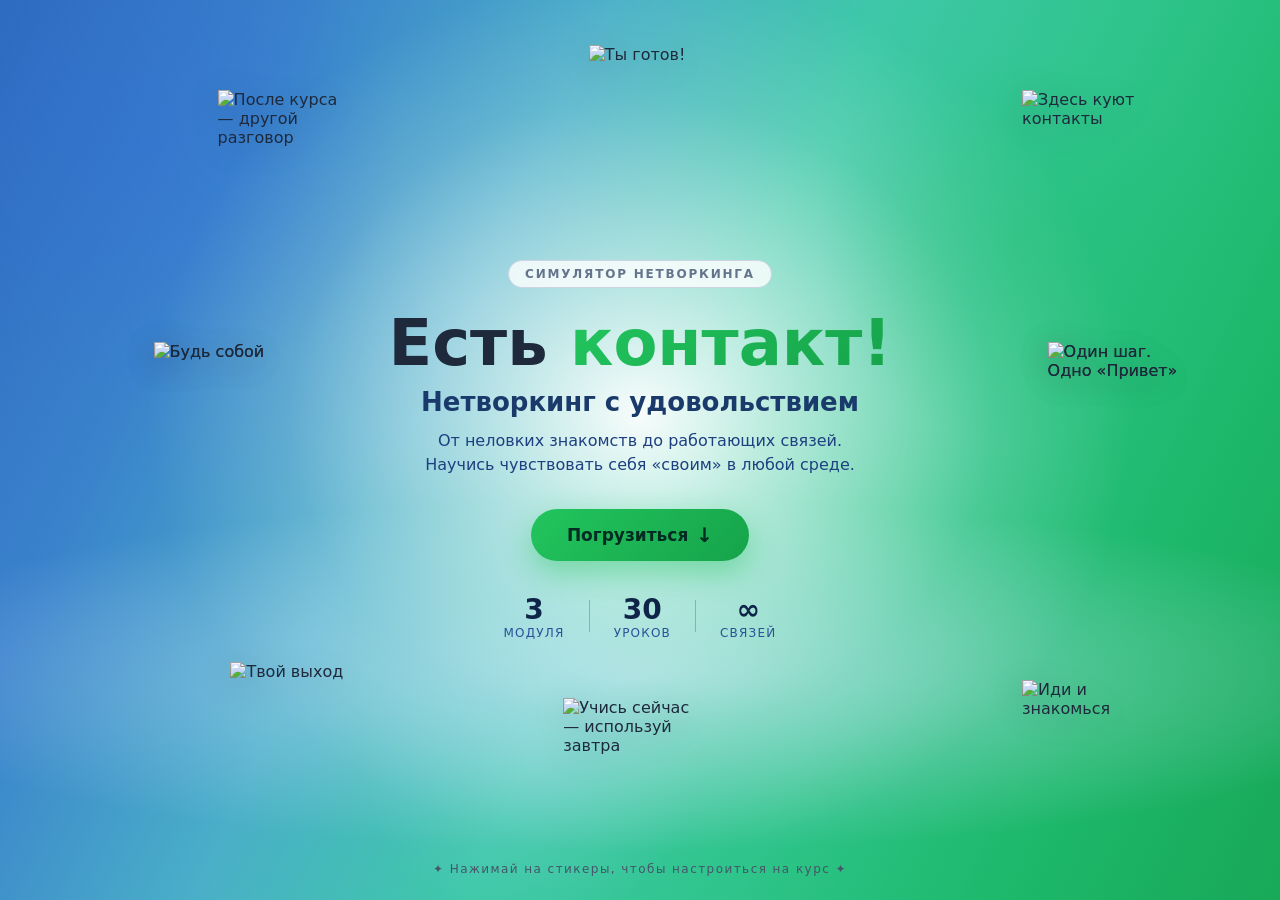
==== commit ceb732d5: "Update index.html" ====
--- a/index.html
+++ b/index.html
@@ -29,7 +29,10 @@
          data-tip="Тебе не нужно становиться «душой компании». Нетворкинг — это не про экстраверсию. Это про навык. А навыки можно развить.">
       <img src="https://i.ibb.co/wF5t4QpW/8.png" alt="Будь собой">
     </div>
-
+<div class="cover-sticker sticker-hide-mobile" style="left:12%; top:38%;"
+     data-tip="Тебе не нужно становиться...">
+  <img src="https://i.ibb.co/wF5t4QpW/8.png" alt="Будь собой">
+</div>
     <!-- 2. После курса — другой разговор — сверху слева -->
     <div class="cover-sticker" style="left:17%; top:10%;"
          data-tip="Даже ёжики разворачиваются, когда чувствуют себя в безопасности. Дай себе время — и ты тоже раскроешься.">
@@ -53,7 +56,10 @@
          data-tip="Каждый новый контакт — это дверь. Ты не знаешь, что за ней: проект мечты, наставник, партнёр, друг. Но чтобы узнать — нужно просто сказать «привет».">
       <img src="https://i.ibb.co/DfktF8TM/4.png" alt="Один шаг. Одно «Привет»">
     </div>
-
+<div class="cover-sticker sticker-hide-mobile" style="right:8%; top:38%;"
+     data-tip="Каждый новый контакт...">
+  <img src="https://i.ibb.co/DfktF8TM/4.png" alt="Один шаг. Одно «Привет»">
+</div>
     <!-- 6. Твой выход — снизу слева -->
     <div class="cover-sticker" style="left:18%; bottom:12%;"
          data-tip="Где-то в зале конференции стоит человек, которому нужно именно то, что умеешь ты. А тебе нужно то, что умеет он. Нетворкинг — это искусство найти свой пазл.">
--- a/hub.css
+++ b/hub.css
@@ -659,4 +659,9 @@
   .net-branches-1   { width: 90px; }
   .net-branches-2   { width: 220px; }
   .net-branch       { height: 22px; }
-}
+  .cover-sticker {
+    width: 70px;
+    height: 70px;
+    filter: drop-shadow(0 3px 8px rgba(0,0,0,0.12));
+  }
+}
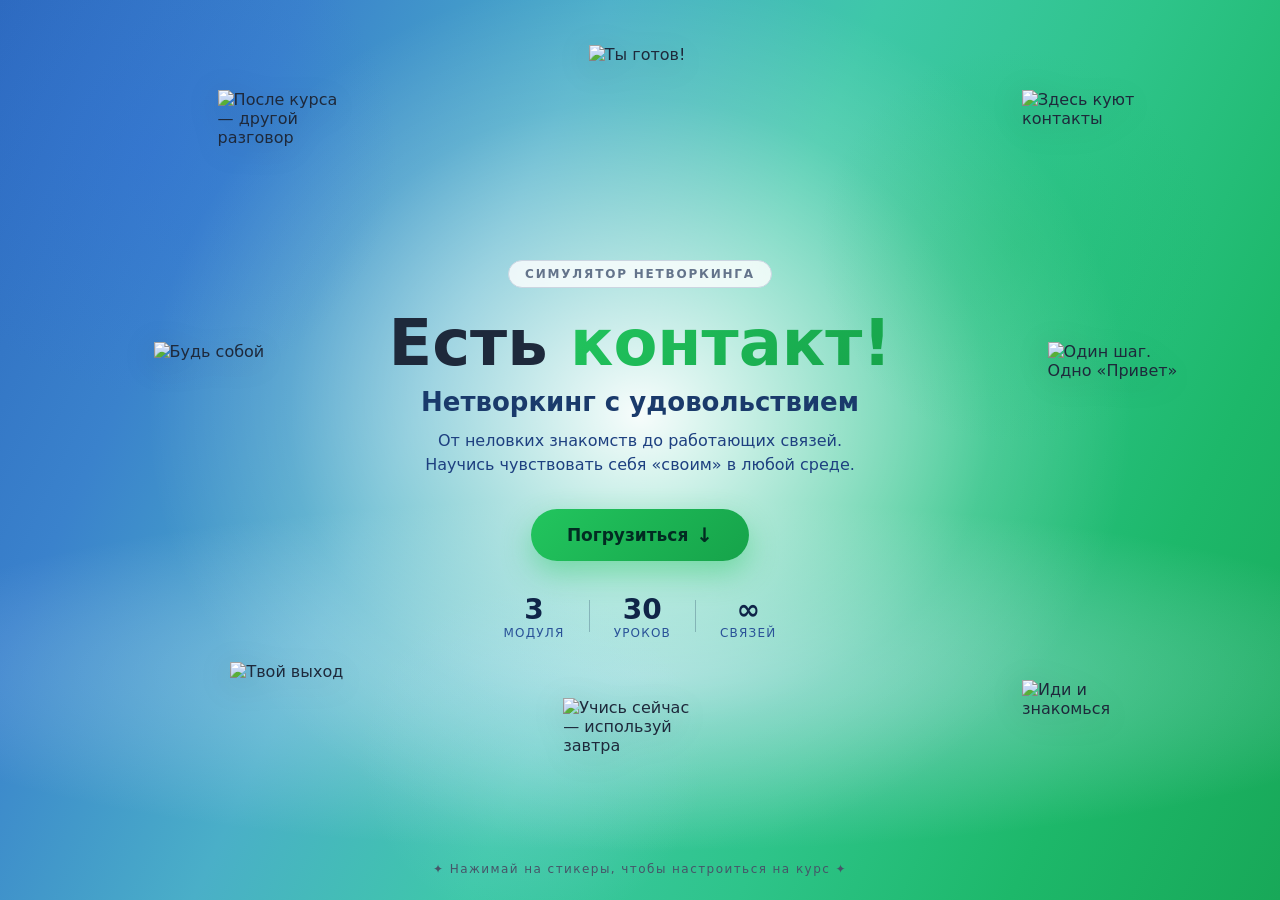
==== commit 2ab22b6e: "Update index.html" ====
--- a/index.html
+++ b/index.html
@@ -25,14 +25,11 @@
   <div class="cover-stickers">
 
     <!-- 1. Будь собой — слева по центру -->
-    <div class="cover-sticker" style="left:12%; top:38%;"
+    <div class="cover-sticker sticker-hide-mobile" style="left:12%; top:38%;"
          data-tip="Тебе не нужно становиться «душой компании». Нетворкинг — это не про экстраверсию. Это про навык. А навыки можно развить.">
       <img src="https://i.ibb.co/wF5t4QpW/8.png" alt="Будь собой">
     </div>
-<div class="cover-sticker sticker-hide-mobile" style="left:12%; top:38%;"
-     data-tip="Тебе не нужно становиться...">
-  <img src="https://i.ibb.co/wF5t4QpW/8.png" alt="Будь собой">
-</div>
+
     <!-- 2. После курса — другой разговор — сверху слева -->
     <div class="cover-sticker" style="left:17%; top:10%;"
          data-tip="Даже ёжики разворачиваются, когда чувствуют себя в безопасности. Дай себе время — и ты тоже раскроешься.">
@@ -52,14 +49,12 @@
     </div>
 
     <!-- 5. Один шаг. Одно «Привет» — справа по центру -->
-    <div class="cover-sticker" style="right:8%; top:38%;"
+    <div class="cover-sticker sticker-hide-mobile" style="right:8%; top:38%;"
          data-tip="Каждый новый контакт — это дверь. Ты не знаешь, что за ней: проект мечты, наставник, партнёр, друг. Но чтобы узнать — нужно просто сказать «привет».">
       <img src="https://i.ibb.co/DfktF8TM/4.png" alt="Один шаг. Одно «Привет»">
     </div>
-<div class="cover-sticker sticker-hide-mobile" style="right:8%; top:38%;"
-     data-tip="Каждый новый контакт...">
-  <img src="https://i.ibb.co/DfktF8TM/4.png" alt="Один шаг. Одно «Привет»">
-</div>
+
+  
     <!-- 6. Твой выход — снизу слева -->
     <div class="cover-sticker" style="left:18%; bottom:12%;"
          data-tip="Где-то в зале конференции стоит человек, которому нужно именно то, что умеешь ты. А тебе нужно то, что умеет он. Нетворкинг — это искусство найти свой пазл.">
--- a/hub.css
+++ b/hub.css
@@ -663,5 +663,7 @@
     width: 70px;
     height: 70px;
     filter: drop-shadow(0 3px 8px rgba(0,0,0,0.12));
+     .sticker-hide-mobile {
+    display: none !important;
   }
 }
